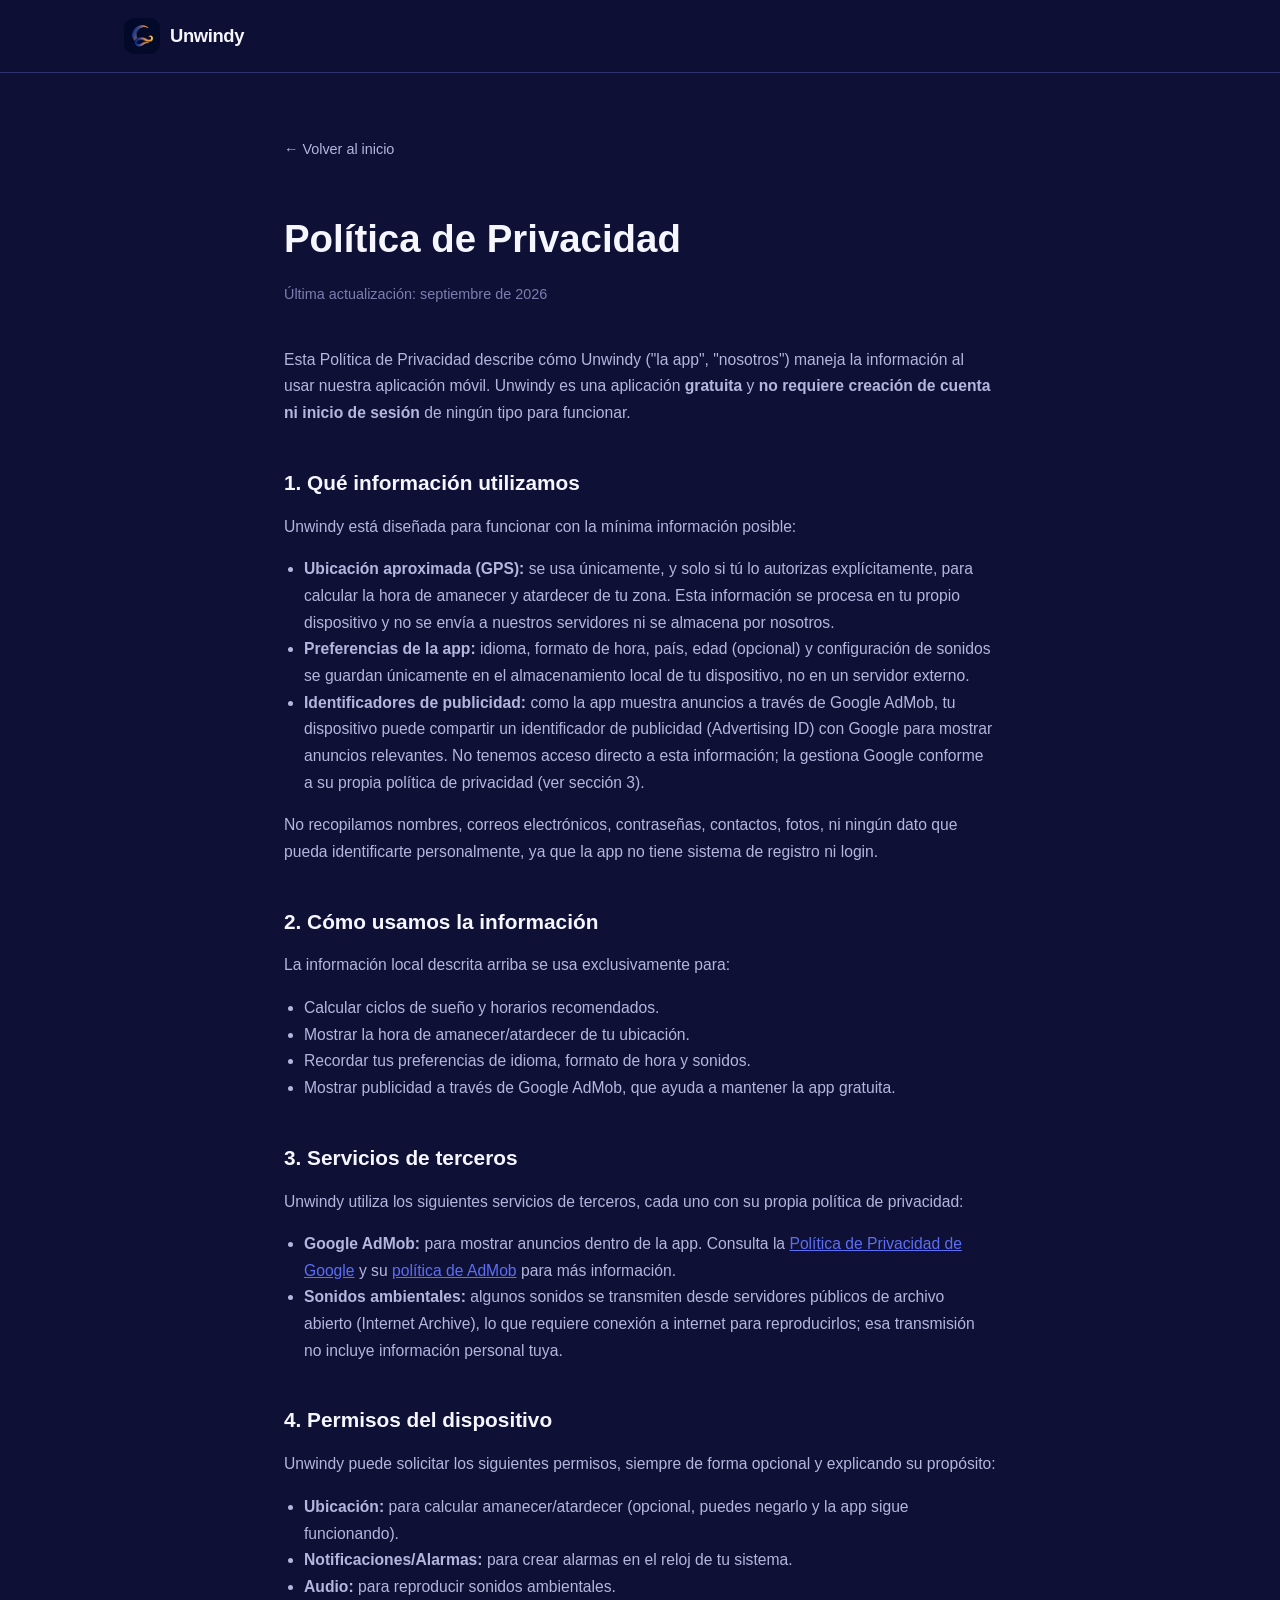
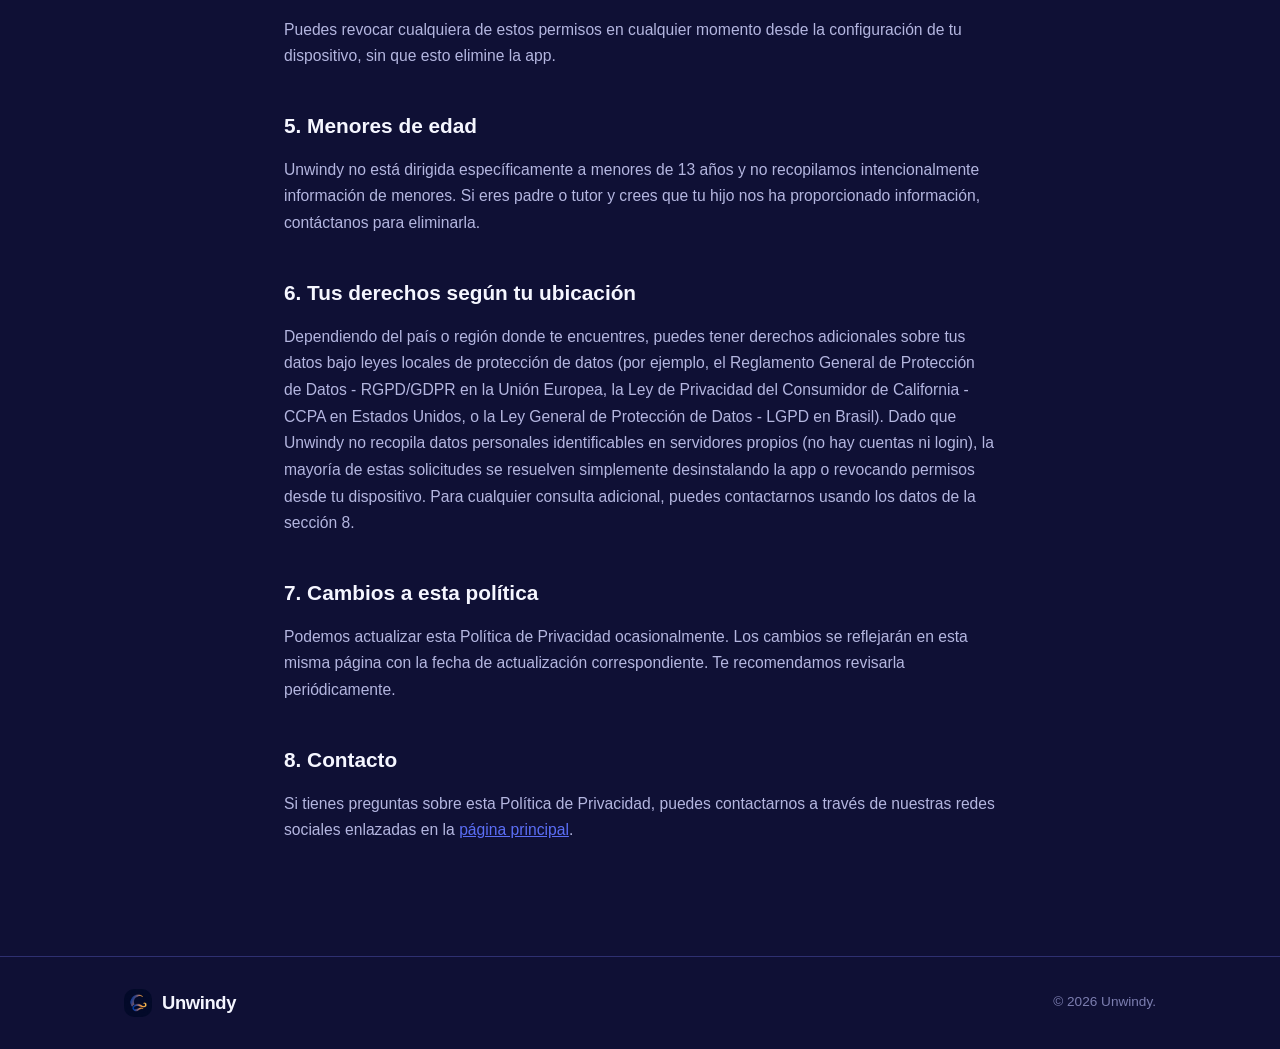
==== privacy.html @ 4597e33e "feat: idioma automatico, seccion "por que dormir importa", apoyo al dev, politica de privacidad y an" ====
<!DOCTYPE html>
<html lang="es">
<head>
  <meta charset="UTF-8" />
  <meta name="viewport" content="width=device-width, initial-scale=1.0" />
  <title>Política de Privacidad — Unwindy</title>
  <meta name="description" content="Política de privacidad de la app Unwindy." />
  <link rel="icon" type="image/png" href="assets/logo.png" />
  <link rel="stylesheet" href="styles.css" />
  <style>
    .legal {
      max-width: 760px;
      margin: 0 auto;
      padding: 64px 24px 96px;
    }
    .legal h1 {
      font-size: clamp(1.8rem, 4vw, 2.4rem);
      margin-bottom: 8px;
    }
    .legal .updated {
      color: var(--text-muted);
      font-size: 0.9rem;
      margin-bottom: 40px;
    }
    .legal h2 {
      font-size: 1.3rem;
      margin-top: 40px;
      margin-bottom: 12px;
      color: var(--text-primary);
    }
    .legal p, .legal li {
      color: var(--text-secondary);
      font-size: 0.98rem;
      line-height: 1.7;
    }
    .legal ul {
      padding-left: 20px;
    }
    .legal a.inline-link {
      color: var(--accent-blue);
      text-decoration: underline;
    }
    .back-link {
      display: inline-block;
      margin-bottom: 24px;
      color: var(--text-secondary);
      font-size: 0.9rem;
    }
    .back-link:hover {
      color: var(--text-primary);
    }
  </style>
</head>
<body>

  <header class="header">
    <div class="container header-inner">
      <a href="index.html" class="brand">
        <img src="assets/logo.png" alt="Unwindy" class="brand-logo" />
        <span class="brand-name">Unwindy</span>
      </a>
    </div>
  </header>

  <main>
    <div class="legal">
      <a href="index.html" class="back-link">← Volver al inicio</a>
      <h1>Política de Privacidad</h1>
      <p class="updated">Última actualización: septiembre de 2026</p>

      <p>
        Esta Política de Privacidad describe cómo Unwindy ("la app", "nosotros")
        maneja la información al usar nuestra aplicación móvil. Unwindy es una
        aplicación <strong>gratuita</strong> y <strong>no requiere creación de
        cuenta ni inicio de sesión</strong> de ningún tipo para funcionar.
      </p>

      <h2>1. Qué información utilizamos</h2>
      <p>Unwindy está diseñada para funcionar con la mínima información posible:</p>
      <ul>
        <li>
          <strong>Ubicación aproximada (GPS):</strong> se usa únicamente, y solo si
          tú lo autorizas explícitamente, para calcular la hora de amanecer y
          atardecer de tu zona. Esta información se procesa en tu propio
          dispositivo y no se envía a nuestros servidores ni se almacena por
          nosotros.
        </li>
        <li>
          <strong>Preferencias de la app:</strong> idioma, formato de hora,
          país, edad (opcional) y configuración de sonidos se guardan
          únicamente en el almacenamiento local de tu dispositivo, no en un
          servidor externo.
        </li>
        <li>
          <strong>Identificadores de publicidad:</strong> como la app muestra
          anuncios a través de Google AdMob, tu dispositivo puede compartir un
          identificador de publicidad (Advertising ID) con Google para mostrar
          anuncios relevantes. No tenemos acceso directo a esta información;
          la gestiona Google conforme a su propia política de privacidad
          (ver sección 3).
        </li>
      </ul>
      <p>
        No recopilamos nombres, correos electrónicos, contraseñas, contactos,
        fotos, ni ningún dato que pueda identificarte personalmente, ya que la
        app no tiene sistema de registro ni login.
      </p>

      <h2>2. Cómo usamos la información</h2>
      <p>La información local descrita arriba se usa exclusivamente para:</p>
      <ul>
        <li>Calcular ciclos de sueño y horarios recomendados.</li>
        <li>Mostrar la hora de amanecer/atardecer de tu ubicación.</li>
        <li>Recordar tus preferencias de idioma, formato de hora y sonidos.</li>
        <li>Mostrar publicidad a través de Google AdMob, que ayuda a mantener la app gratuita.</li>
      </ul>

      <h2>3. Servicios de terceros</h2>
      <p>
        Unwindy utiliza los siguientes servicios de terceros, cada uno con su
        propia política de privacidad:
      </p>
      <ul>
        <li>
          <strong>Google AdMob:</strong> para mostrar anuncios dentro de la
          app. Consulta la
          <a class="inline-link" href="https://policies.google.com/privacy" target="_blank" rel="noopener">Política de Privacidad de Google</a>
          y su
          <a class="inline-link" href="https://support.google.com/admob/answer/6128543" target="_blank" rel="noopener">política de AdMob</a>
          para más información.
        </li>
        <li>
          <strong>Sonidos ambientales:</strong> algunos sonidos se transmiten
          desde servidores públicos de archivo abierto (Internet Archive), lo
          que requiere conexión a internet para reproducirlos; esa transmisión
          no incluye información personal tuya.
        </li>
      </ul>

      <h2>4. Permisos del dispositivo</h2>
      <p>Unwindy puede solicitar los siguientes permisos, siempre de forma opcional y explicando su propósito:</p>
      <ul>
        <li><strong>Ubicación:</strong> para calcular amanecer/atardecer (opcional, puedes negarlo y la app sigue funcionando).</li>
        <li><strong>Notificaciones/Alarmas:</strong> para crear alarmas en el reloj de tu sistema.</li>
        <li><strong>Audio:</strong> para reproducir sonidos ambientales.</li>
      </ul>
      <p>Puedes revocar cualquiera de estos permisos en cualquier momento desde la configuración de tu dispositivo, sin que esto elimine la app.</p>

      <h2>5. Menores de edad</h2>
      <p>
        Unwindy no está dirigida específicamente a menores de 13 años y no
        recopilamos intencionalmente información de menores. Si eres padre o
        tutor y crees que tu hijo nos ha proporcionado información, contáctanos
        para eliminarla.
      </p>

      <h2>6. Tus derechos según tu ubicación</h2>
      <p>
        Dependiendo del país o región donde te encuentres, puedes tener derechos
        adicionales sobre tus datos bajo leyes locales de protección de datos
        (por ejemplo, el Reglamento General de Protección de Datos - RGPD/GDPR
        en la Unión Europea, la Ley de Privacidad del Consumidor de California -
        CCPA en Estados Unidos, o la Ley General de Protección de Datos - LGPD
        en Brasil). Dado que Unwindy no recopila datos personales
        identificables en servidores propios (no hay cuentas ni login), la
        mayoría de estas solicitudes se resuelven simplemente desinstalando la
        app o revocando permisos desde tu dispositivo. Para cualquier consulta
        adicional, puedes contactarnos usando los datos de la sección 8.
      </p>

      <h2>7. Cambios a esta política</h2>
      <p>
        Podemos actualizar esta Política de Privacidad ocasionalmente. Los
        cambios se reflejarán en esta misma página con la fecha de
        actualización correspondiente. Te recomendamos revisarla
        periódicamente.
      </p>

      <h2>8. Contacto</h2>
      <p>
        Si tienes preguntas sobre esta Política de Privacidad, puedes
        contactarnos a través de nuestras redes sociales enlazadas en la
        <a class="inline-link" href="index.html#support">página principal</a>.
      </p>
    </div>
  </main>

  <footer class="footer">
    <div class="container footer-inner">
      <div class="brand">
        <img src="assets/logo.png" alt="Unwindy" class="brand-logo brand-logo-small" />
        <span class="brand-name">Unwindy</span>
      </div>
      <p class="footer-copy">&copy; <span id="year"></span> Unwindy.</p>
    </div>
  </footer>

  <script>document.getElementById('year').textContent = new Date().getFullYear();</script>
</body>
</html>
---- styles.css ----
:root {
  --bg: #0F1035;
  --bg-alt: #161750;
  --surface: #1D1F5E;
  --border: #2E3070;
  --text-primary: #F5F6FF;
  --text-secondary: #B4B6E0;
  --text-muted: #7C7EB0;
  --accent-blue: #5B6EF5;
  --accent-orange: #F5A623;
  --radius: 16px;
}

* {
  box-sizing: border-box;
}

body {
  margin: 0;
  font-family: -apple-system, BlinkMacSystemFont, "Segoe UI", Roboto, Helvetica, Arial, sans-serif;
  background: var(--bg);
  color: var(--text-primary);
  line-height: 1.5;
}

.container {
  max-width: 1080px;
  margin: 0 auto;
  padding: 0 24px;
}

a {
  color: inherit;
  text-decoration: none;
}

/* Header */
.header {
  position: sticky;
  top: 0;
  z-index: 10;
  background: rgba(15, 16, 53, 0.85);
  backdrop-filter: blur(8px);
  border-bottom: 1px solid var(--border);
}

.header-inner {
  display: flex;
  align-items: center;
  justify-content: space-between;
  height: 72px;
}

.brand {
  display: flex;
  align-items: center;
  gap: 10px;
}

.brand-logo {
  width: 36px;
  height: 36px;
  border-radius: 10px;
}

.brand-logo-small {
  width: 28px;
  height: 28px;
}

.brand-name {
  font-weight: 700;
  font-size: 1.15rem;
  letter-spacing: -0.02em;
}

.nav {
  display: flex;
  gap: 28px;
}

.nav a {
  color: var(--text-secondary);
  font-size: 0.95rem;
  font-weight: 500;
  transition: color 0.2s ease;
}

.nav a:hover {
  color: var(--text-primary);
}

/* Hero */
.hero {
  padding: 88px 0 64px;
  overflow: hidden;
}

.hero-inner {
  display: grid;
  grid-template-columns: 1.1fr 0.9fr;
  align-items: center;
  gap: 48px;
}

.hero-text h1 {
  font-size: clamp(2.2rem, 5vw, 3.4rem);
  font-weight: 800;
  line-height: 1.1;
  letter-spacing: -0.03em;
  margin: 0 0 20px;
  background: linear-gradient(135deg, var(--text-primary) 40%, var(--accent-orange));
  -webkit-background-clip: text;
  background-clip: text;
  -webkit-text-fill-color: transparent;
}

.hero-subtitle {
  color: var(--text-secondary);
  font-size: 1.1rem;
  max-width: 480px;
  margin: 0 0 32px;
}

.hero-actions {
  display: flex;
  gap: 16px;
  flex-wrap: wrap;
}

.btn {
  display: inline-flex;
  align-items: center;
  justify-content: center;
  padding: 14px 28px;
  border-radius: 999px;
  font-weight: 600;
  font-size: 0.98rem;
  transition: transform 0.15s ease, opacity 0.15s ease;
}

.btn:hover {
  transform: translateY(-2px);
}

.btn-primary {
  background: linear-gradient(135deg, var(--accent-blue), var(--accent-orange));
  color: #fff;
}

.btn-secondary {
  background: var(--surface);
  border: 1px solid var(--border);
  color: var(--text-primary);
}

.hero-art {
  position: relative;
  display: flex;
  align-items: center;
  justify-content: center;
  min-height: 320px;
}

.moon-glow {
  position: absolute;
  width: 280px;
  height: 280px;
  border-radius: 50%;
  background: radial-gradient(circle, rgba(91, 110, 245, 0.35), transparent 70%);
  filter: blur(10px);
}

.hero-logo {
  position: relative;
  width: 220px;
  height: 220px;
  border-radius: 32px;
  box-shadow: 0 30px 60px rgba(0, 0, 0, 0.45);
}

/* Ad slot */
.ad-slot {
  margin: 24px auto 0;
}

.ad-slot-inner {
  min-height: 90px;
  border: 1px dashed var(--border);
  border-radius: 12px;
  display: flex;
  align-items: center;
  justify-content: center;
  background: var(--bg-alt);
}

.ad-placeholder {
  color: var(--text-muted);
  font-size: 0.85rem;
  letter-spacing: 0.02em;
}

/* Features */
.features {
  padding: 88px 0;
}

.section-title {
  text-align: center;
  font-size: clamp(1.6rem, 3vw, 2.2rem);
  font-weight: 800;
  letter-spacing: -0.02em;
  margin: 0 0 48px;
}

.features-grid {
  display: grid;
  grid-template-columns: repeat(auto-fit, minmax(240px, 1fr));
  gap: 20px;
}

.feature-card {
  background: var(--surface);
  border: 1px solid var(--border);
  border-radius: var(--radius);
  padding: 28px 24px;
  transition: transform 0.2s ease, border-color 0.2s ease;
}

.feature-card:hover {
  transform: translateY(-4px);
  border-color: var(--accent-blue);
}

.feature-icon {
  font-size: 2rem;
  margin-bottom: 14px;
}

.feature-card h3 {
  font-size: 1.1rem;
  margin: 0 0 8px;
}

.feature-card p {
  color: var(--text-secondary);
  font-size: 0.95rem;
  margin: 0;
}

/* Download */
.download {
  padding: 64px 0 96px;
}

.download-inner {
  text-align: center;
}

.download-note {
  color: var(--text-secondary);
  max-width: 480px;
  margin: 0 auto 32px;
}

.download-card {
  display: inline-flex;
  flex-direction: column;
  align-items: center;
  gap: 12px;
  background: var(--surface);
  border: 1px solid var(--border);
  border-radius: var(--radius);
  padding: 32px 40px;
}

.download-badge {
  display: inline-block;
  padding: 6px 16px;
  border-radius: 999px;
  background: linear-gradient(135deg, var(--accent-blue), var(--accent-orange));
  color: #fff;
  font-size: 0.8rem;
  font-weight: 700;
  text-transform: uppercase;
  letter-spacing: 0.05em;
}

.download-card p {
  color: var(--text-secondary);
  margin: 0;
  max-width: 320px;
}

/* Why sleep matters */
.why-sleep {
  padding: 88px 0;
  background: var(--bg-alt);
}

.why-intro {
  text-align: center;
  color: var(--text-secondary);
  max-width: 560px;
  margin: 0 auto 48px;
  font-size: 1.05rem;
}

.why-grid {
  display: grid;
  grid-template-columns: repeat(auto-fit, minmax(220px, 1fr));
  gap: 20px;
}

.why-card {
  background: rgba(255, 255, 255, 0.03);
  border: 1px solid var(--border);
  border-radius: var(--radius);
  padding: 28px 24px;
  backdrop-filter: blur(6px);
  position: relative;
  overflow: hidden;
}

.why-number {
  display: block;
  font-size: 0.85rem;
  font-weight: 800;
  color: var(--accent-orange);
  letter-spacing: 0.08em;
  margin-bottom: 12px;
}

.why-card h3 {
  font-size: 1.05rem;
  margin: 0 0 8px;
}

.why-card p {
  color: var(--text-secondary);
  font-size: 0.92rem;
  margin: 0;
}

/* Support */
.support {
  padding: 80px 0 96px;
}

.support-inner {
  text-align: center;
  max-width: 520px;
  margin: 0 auto;
}

.support-text {
  color: var(--text-secondary);
  margin: 0 0 32px;
}

.support-actions {
  display: flex;
  justify-content: center;
  gap: 16px;
  flex-wrap: wrap;
}

.support-btn {
  display: inline-flex;
  align-items: center;
  gap: 8px;
  padding: 12px 24px;
  border-radius: 999px;
  background: var(--surface);
  border: 1px solid var(--border);
  color: var(--text-primary);
  font-size: 0.95rem;
  font-weight: 600;
  font-family: inherit;
  cursor: pointer;
  transition: transform 0.15s ease, border-color 0.15s ease;
}

.support-btn:hover {
  transform: translateY(-2px);
  border-color: var(--accent-blue);
}

/* Footer */
.footer {
  border-top: 1px solid var(--border);
  padding: 32px 0;
}

.footer-inner {
  display: flex;
  align-items: center;
  justify-content: space-between;
  flex-wrap: wrap;
  gap: 16px;
}

.footer-link {
  color: var(--text-muted);
  font-size: 0.85rem;
  transition: color 0.15s ease;
}

.footer-link:hover {
  color: var(--text-primary);
}

.footer-copy {
  color: var(--text-muted);
  font-size: 0.85rem;
  margin: 0;
}

/* Responsive */
@media (max-width: 780px) {
  .hero-inner {
    grid-template-columns: 1fr;
    text-align: center;
  }

  .hero-subtitle {
    margin-left: auto;
    margin-right: auto;
  }

  .hero-actions {
    justify-content: center;
  }

  .nav {
    display: none;
  }
}

/* Scroll-reveal (ligero, sin librerías — Intersection Observer en script.js) */
.reveal {
  opacity: 0;
  transform: translateY(24px);
  transition: opacity 0.6s ease, transform 0.6s ease;
  will-change: opacity, transform;
}

.reveal.is-visible {
  opacity: 1;
  transform: translateY(0);
}

/* Stagger sutil para las tarjetas de features/why dentro de un mismo grid */
.features-grid .feature-card:nth-child(2) { transition-delay: 0.05s; }
.features-grid .feature-card:nth-child(3) { transition-delay: 0.1s; }
.features-grid .feature-card:nth-child(4) { transition-delay: 0.15s; }
.features-grid .feature-card:nth-child(5) { transition-delay: 0.2s; }
.features-grid .feature-card:nth-child(6) { transition-delay: 0.25s; }

.why-grid .why-card:nth-child(2) { transition-delay: 0.05s; }
.why-grid .why-card:nth-child(3) { transition-delay: 0.1s; }
.why-grid .why-card:nth-child(4) { transition-delay: 0.15s; }

/* Flotación suave del logo del hero */
.float {
  animation: float 5s ease-in-out infinite;
}

@keyframes float {
  0%, 100% { transform: translateY(0); }
  50% { transform: translateY(-14px); }
}

@media (prefers-reduced-motion: reduce) {
  .reveal {
    transition: none;
  }
  .float {
    animation: none;
  }
}
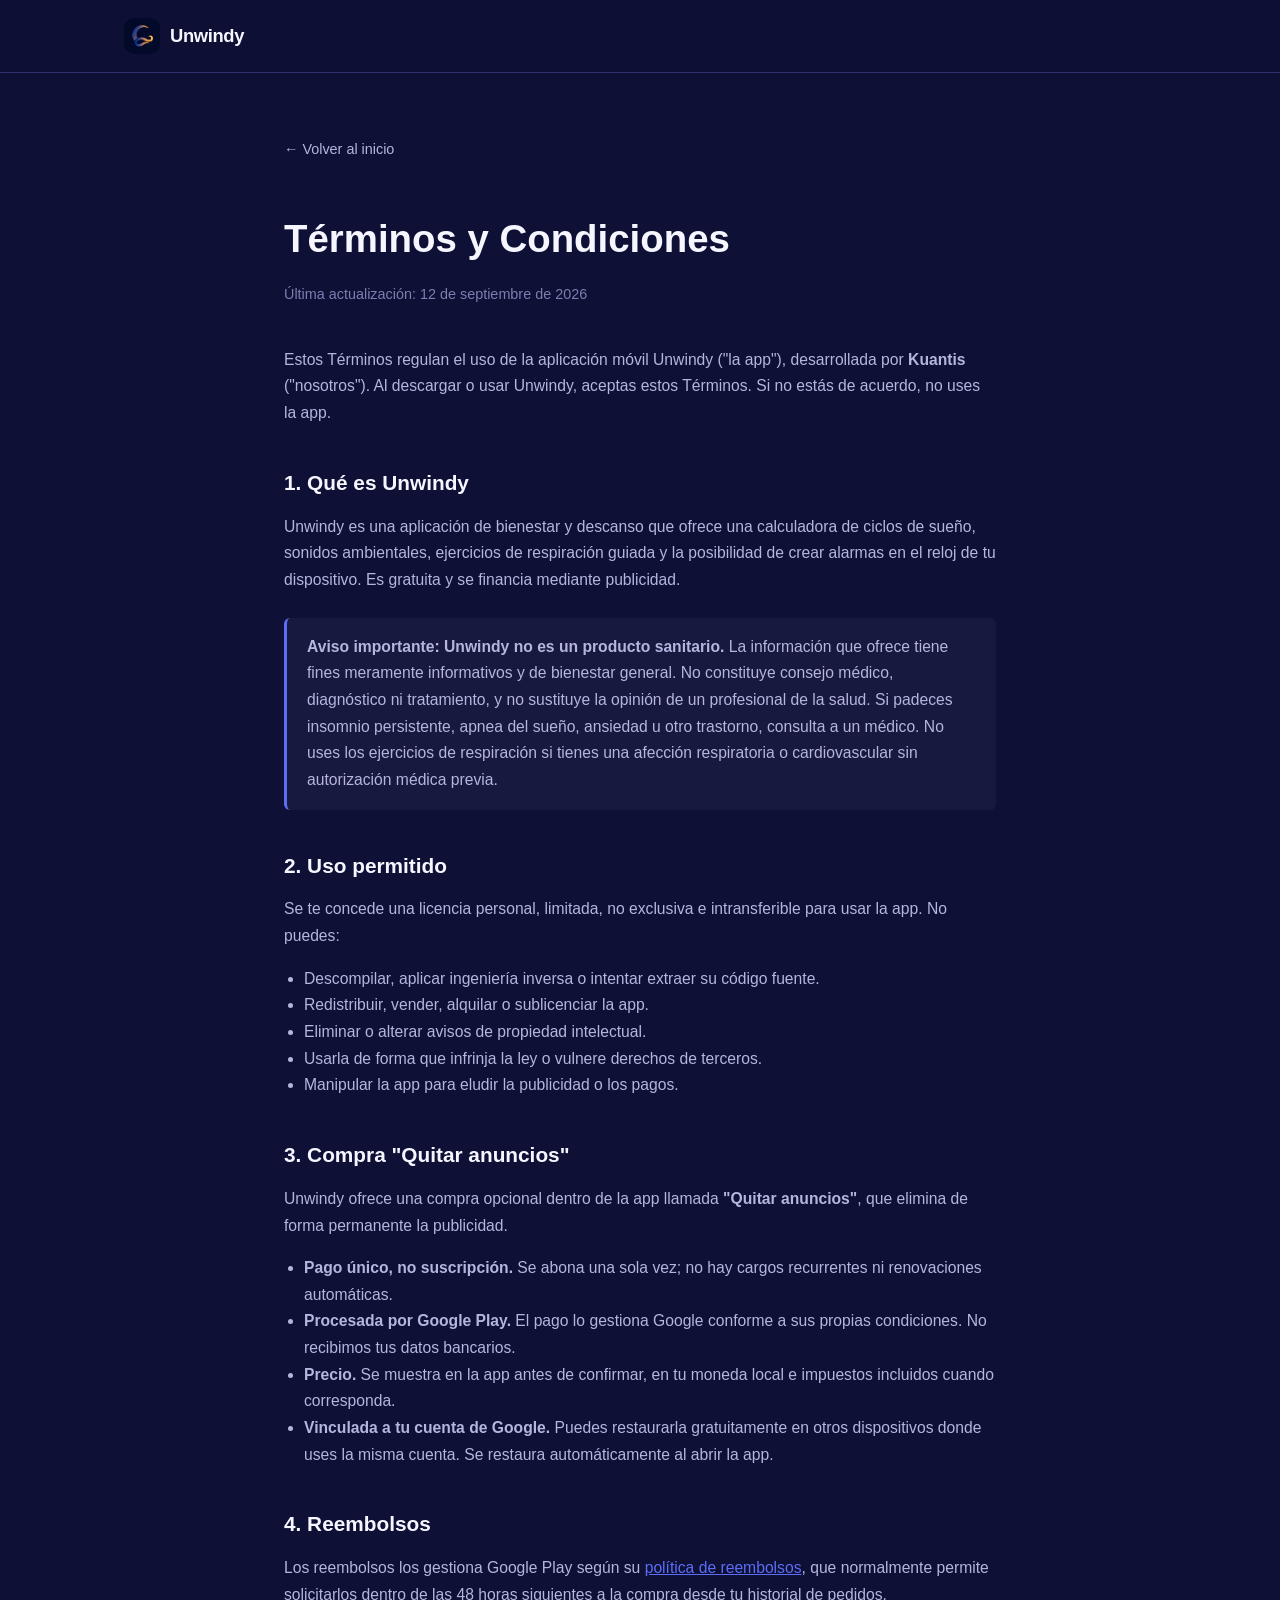
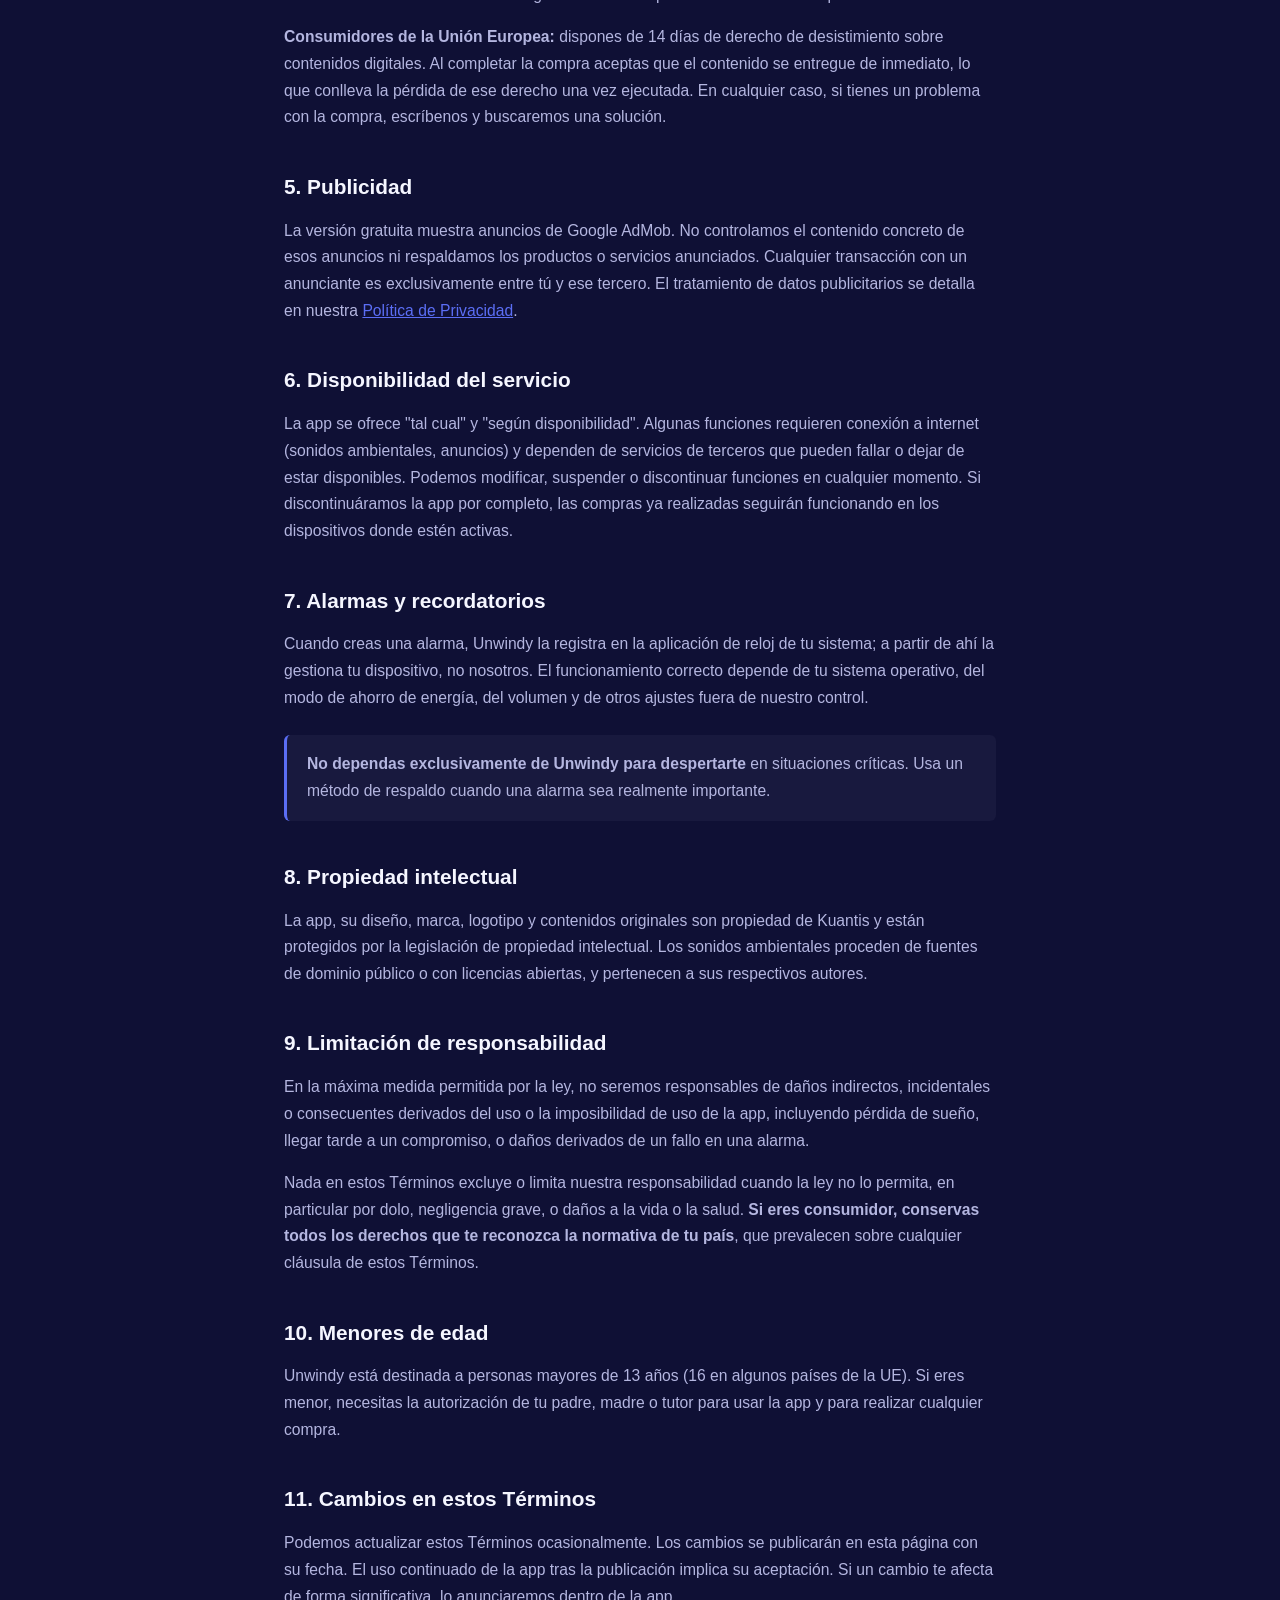
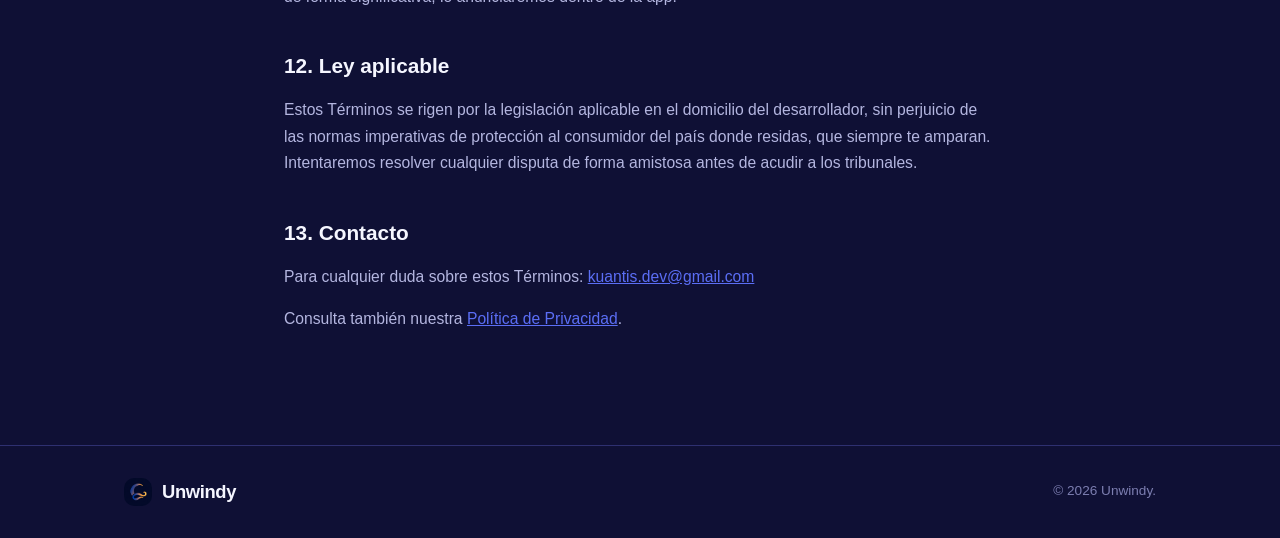
==== commit 6b114d97: "Update privacy.html" ====
--- a/privacy.html
+++ b/privacy.html
@@ -3,8 +3,8 @@
 <head>
   <meta charset="UTF-8" />
   <meta name="viewport" content="width=device-width, initial-scale=1.0" />
-  <title>Política de Privacidad — Unwindy</title>
-  <meta name="description" content="Política de privacidad de la app Unwindy." />
+  <title>Términos y Condiciones — Unwindy</title>
+  <meta name="description" content="Términos y condiciones de uso de la app Unwindy." />
   <link rel="icon" type="image/png" href="assets/logo.png" />
   <link rel="stylesheet" href="styles.css" />
   <style>
@@ -48,6 +48,16 @@
     }
     .back-link:hover {
       color: var(--text-primary);
+    }
+    .legal .callout {
+      border-left: 3px solid var(--accent-blue);
+      background: rgba(128, 128, 160, 0.08);
+      padding: 16px 20px;
+      border-radius: 6px;
+      margin: 24px 0;
+    }
+    .legal .callout p {
+      margin: 0;
     }
   </style>
 </head>
@@ -65,122 +75,179 @@
   <main>
     <div class="legal">
       <a href="index.html" class="back-link">← Volver al inicio</a>
-      <h1>Política de Privacidad</h1>
-      <p class="updated">Última actualización: septiembre de 2026</p>
-
-      <p>
-        Esta Política de Privacidad describe cómo Unwindy ("la app", "nosotros")
-        maneja la información al usar nuestra aplicación móvil. Unwindy es una
-        aplicación <strong>gratuita</strong> y <strong>no requiere creación de
-        cuenta ni inicio de sesión</strong> de ningún tipo para funcionar.
-      </p>
-
-      <h2>1. Qué información utilizamos</h2>
-      <p>Unwindy está diseñada para funcionar con la mínima información posible:</p>
+      <h1>Términos y Condiciones</h1>
+      <p class="updated">Última actualización: 12 de septiembre de 2026</p>
+
+      <p>
+        Estos Términos regulan el uso de la aplicación móvil Unwindy ("la app"),
+        desarrollada por <strong>Kuantis</strong> ("nosotros"). Al descargar o
+        usar Unwindy, aceptas estos Términos. Si no estás de acuerdo, no uses la
+        app.
+      </p>
+
+      <h2>1. Qué es Unwindy</h2>
+      <p>
+        Unwindy es una aplicación de bienestar y descanso que ofrece una
+        calculadora de ciclos de sueño, sonidos ambientales, ejercicios de
+        respiración guiada y la posibilidad de crear alarmas en el reloj de tu
+        dispositivo. Es gratuita y se financia mediante publicidad.
+      </p>
+
+      <div class="callout">
+        <p>
+          <strong>Aviso importante: Unwindy no es un producto sanitario.</strong>
+          La información que ofrece tiene fines meramente informativos y de
+          bienestar general. No constituye consejo médico, diagnóstico ni
+          tratamiento, y no sustituye la opinión de un profesional de la salud.
+          Si padeces insomnio persistente, apnea del sueño, ansiedad u otro
+          trastorno, consulta a un médico. No uses los ejercicios de respiración
+          si tienes una afección respiratoria o cardiovascular sin autorización
+          médica previa.
+        </p>
+      </div>
+
+      <h2>2. Uso permitido</h2>
+      <p>Se te concede una licencia personal, limitada, no exclusiva e intransferible para usar la app. No puedes:</p>
       <ul>
-        <li>
-          <strong>Ubicación aproximada (GPS):</strong> se usa únicamente, y solo si
-          tú lo autorizas explícitamente, para calcular la hora de amanecer y
-          atardecer de tu zona. Esta información se procesa en tu propio
-          dispositivo y no se envía a nuestros servidores ni se almacena por
-          nosotros.
-        </li>
-        <li>
-          <strong>Preferencias de la app:</strong> idioma, formato de hora,
-          país, edad (opcional) y configuración de sonidos se guardan
-          únicamente en el almacenamiento local de tu dispositivo, no en un
-          servidor externo.
-        </li>
-        <li>
-          <strong>Identificadores de publicidad:</strong> como la app muestra
-          anuncios a través de Google AdMob, tu dispositivo puede compartir un
-          identificador de publicidad (Advertising ID) con Google para mostrar
-          anuncios relevantes. No tenemos acceso directo a esta información;
-          la gestiona Google conforme a su propia política de privacidad
-          (ver sección 3).
-        </li>
+        <li>Descompilar, aplicar ingeniería inversa o intentar extraer su código fuente.</li>
+        <li>Redistribuir, vender, alquilar o sublicenciar la app.</li>
+        <li>Eliminar o alterar avisos de propiedad intelectual.</li>
+        <li>Usarla de forma que infrinja la ley o vulnere derechos de terceros.</li>
+        <li>Manipular la app para eludir la publicidad o los pagos.</li>
       </ul>
-      <p>
-        No recopilamos nombres, correos electrónicos, contraseñas, contactos,
-        fotos, ni ningún dato que pueda identificarte personalmente, ya que la
-        app no tiene sistema de registro ni login.
-      </p>
-
-      <h2>2. Cómo usamos la información</h2>
-      <p>La información local descrita arriba se usa exclusivamente para:</p>
+
+      <h2>3. Compra "Quitar anuncios"</h2>
+      <p>
+        Unwindy ofrece una compra opcional dentro de la app llamada
+        <strong>"Quitar anuncios"</strong>, que elimina de forma permanente la
+        publicidad.
+      </p>
       <ul>
-        <li>Calcular ciclos de sueño y horarios recomendados.</li>
-        <li>Mostrar la hora de amanecer/atardecer de tu ubicación.</li>
-        <li>Recordar tus preferencias de idioma, formato de hora y sonidos.</li>
-        <li>Mostrar publicidad a través de Google AdMob, que ayuda a mantener la app gratuita.</li>
+        <li>
+          <strong>Pago único, no suscripción.</strong> Se abona una sola vez; no
+          hay cargos recurrentes ni renovaciones automáticas.
+        </li>
+        <li>
+          <strong>Procesada por Google Play.</strong> El pago lo gestiona Google
+          conforme a sus propias condiciones. No recibimos tus datos bancarios.
+        </li>
+        <li>
+          <strong>Precio.</strong> Se muestra en la app antes de confirmar, en tu
+          moneda local e impuestos incluidos cuando corresponda.
+        </li>
+        <li>
+          <strong>Vinculada a tu cuenta de Google.</strong> Puedes restaurarla
+          gratuitamente en otros dispositivos donde uses la misma cuenta. Se
+          restaura automáticamente al abrir la app.
+        </li>
       </ul>
 
-      <h2>3. Servicios de terceros</h2>
-      <p>
-        Unwindy utiliza los siguientes servicios de terceros, cada uno con su
-        propia política de privacidad:
-      </p>
-      <ul>
-        <li>
-          <strong>Google AdMob:</strong> para mostrar anuncios dentro de la
-          app. Consulta la
-          <a class="inline-link" href="https://policies.google.com/privacy" target="_blank" rel="noopener">Política de Privacidad de Google</a>
-          y su
-          <a class="inline-link" href="https://support.google.com/admob/answer/6128543" target="_blank" rel="noopener">política de AdMob</a>
-          para más información.
-        </li>
-        <li>
-          <strong>Sonidos ambientales:</strong> algunos sonidos se transmiten
-          desde servidores públicos de archivo abierto (Internet Archive), lo
-          que requiere conexión a internet para reproducirlos; esa transmisión
-          no incluye información personal tuya.
-        </li>
-      </ul>
-
-      <h2>4. Permisos del dispositivo</h2>
-      <p>Unwindy puede solicitar los siguientes permisos, siempre de forma opcional y explicando su propósito:</p>
-      <ul>
-        <li><strong>Ubicación:</strong> para calcular amanecer/atardecer (opcional, puedes negarlo y la app sigue funcionando).</li>
-        <li><strong>Notificaciones/Alarmas:</strong> para crear alarmas en el reloj de tu sistema.</li>
-        <li><strong>Audio:</strong> para reproducir sonidos ambientales.</li>
-      </ul>
-      <p>Puedes revocar cualquiera de estos permisos en cualquier momento desde la configuración de tu dispositivo, sin que esto elimine la app.</p>
-
-      <h2>5. Menores de edad</h2>
-      <p>
-        Unwindy no está dirigida específicamente a menores de 13 años y no
-        recopilamos intencionalmente información de menores. Si eres padre o
-        tutor y crees que tu hijo nos ha proporcionado información, contáctanos
-        para eliminarla.
-      </p>
-
-      <h2>6. Tus derechos según tu ubicación</h2>
-      <p>
-        Dependiendo del país o región donde te encuentres, puedes tener derechos
-        adicionales sobre tus datos bajo leyes locales de protección de datos
-        (por ejemplo, el Reglamento General de Protección de Datos - RGPD/GDPR
-        en la Unión Europea, la Ley de Privacidad del Consumidor de California -
-        CCPA en Estados Unidos, o la Ley General de Protección de Datos - LGPD
-        en Brasil). Dado que Unwindy no recopila datos personales
-        identificables en servidores propios (no hay cuentas ni login), la
-        mayoría de estas solicitudes se resuelven simplemente desinstalando la
-        app o revocando permisos desde tu dispositivo. Para cualquier consulta
-        adicional, puedes contactarnos usando los datos de la sección 8.
-      </p>
-
-      <h2>7. Cambios a esta política</h2>
-      <p>
-        Podemos actualizar esta Política de Privacidad ocasionalmente. Los
-        cambios se reflejarán en esta misma página con la fecha de
-        actualización correspondiente. Te recomendamos revisarla
-        periódicamente.
-      </p>
-
-      <h2>8. Contacto</h2>
-      <p>
-        Si tienes preguntas sobre esta Política de Privacidad, puedes
-        contactarnos a través de nuestras redes sociales enlazadas en la
-        <a class="inline-link" href="index.html#support">página principal</a>.
+      <h2>4. Reembolsos</h2>
+      <p>
+        Los reembolsos los gestiona Google Play según su
+        <a class="inline-link" href="https://support.google.com/googleplay/answer/2479637" target="_blank" rel="noopener">política de reembolsos</a>,
+        que normalmente permite solicitarlos dentro de las 48 horas siguientes a
+        la compra desde tu historial de pedidos.
+      </p>
+      <p>
+        <strong>Consumidores de la Unión Europea:</strong> dispones de 14 días de
+        derecho de desistimiento sobre contenidos digitales. Al completar la
+        compra aceptas que el contenido se entregue de inmediato, lo que conlleva
+        la pérdida de ese derecho una vez ejecutada. En cualquier caso, si tienes
+        un problema con la compra, escríbenos y buscaremos una solución.
+      </p>
+
+      <h2>5. Publicidad</h2>
+      <p>
+        La versión gratuita muestra anuncios de Google AdMob. No controlamos el
+        contenido concreto de esos anuncios ni respaldamos los productos o
+        servicios anunciados. Cualquier transacción con un anunciante es
+        exclusivamente entre tú y ese tercero. El tratamiento de datos
+        publicitarios se detalla en nuestra
+        <a class="inline-link" href="privacy.html">Política de Privacidad</a>.
+      </p>
+
+      <h2>6. Disponibilidad del servicio</h2>
+      <p>
+        La app se ofrece "tal cual" y "según disponibilidad". Algunas funciones
+        requieren conexión a internet (sonidos ambientales, anuncios) y dependen
+        de servicios de terceros que pueden fallar o dejar de estar disponibles.
+        Podemos modificar, suspender o discontinuar funciones en cualquier
+        momento. Si discontinuáramos la app por completo, las compras ya
+        realizadas seguirán funcionando en los dispositivos donde estén activas.
+      </p>
+
+      <h2>7. Alarmas y recordatorios</h2>
+      <p>
+        Cuando creas una alarma, Unwindy la registra en la aplicación de reloj de
+        tu sistema; a partir de ahí la gestiona tu dispositivo, no nosotros. El
+        funcionamiento correcto depende de tu sistema operativo, del modo de
+        ahorro de energía, del volumen y de otros ajustes fuera de nuestro
+        control.
+      </p>
+      <div class="callout">
+        <p>
+          <strong>No dependas exclusivamente de Unwindy para despertarte</strong>
+          en situaciones críticas. Usa un método de respaldo cuando una alarma sea
+          realmente importante.
+        </p>
+      </div>
+
+      <h2>8. Propiedad intelectual</h2>
+      <p>
+        La app, su diseño, marca, logotipo y contenidos originales son propiedad
+        de Kuantis y están protegidos por la legislación de propiedad intelectual.
+        Los sonidos ambientales proceden de fuentes de dominio público o con
+        licencias abiertas, y pertenecen a sus respectivos autores.
+      </p>
+
+      <h2>9. Limitación de responsabilidad</h2>
+      <p>
+        En la máxima medida permitida por la ley, no seremos responsables de
+        daños indirectos, incidentales o consecuentes derivados del uso o la
+        imposibilidad de uso de la app, incluyendo pérdida de sueño, llegar tarde
+        a un compromiso, o daños derivados de un fallo en una alarma.
+      </p>
+      <p>
+        Nada en estos Términos excluye o limita nuestra responsabilidad cuando la
+        ley no lo permita, en particular por dolo, negligencia grave, o daños a la
+        vida o la salud. <strong>Si eres consumidor, conservas todos los derechos
+        que te reconozca la normativa de tu país</strong>, que prevalecen sobre
+        cualquier cláusula de estos Términos.
+      </p>
+
+      <h2>10. Menores de edad</h2>
+      <p>
+        Unwindy está destinada a personas mayores de 13 años (16 en algunos países
+        de la UE). Si eres menor, necesitas la autorización de tu padre, madre o
+        tutor para usar la app y para realizar cualquier compra.
+      </p>
+
+      <h2>11. Cambios en estos Términos</h2>
+      <p>
+        Podemos actualizar estos Términos ocasionalmente. Los cambios se
+        publicarán en esta página con su fecha. El uso continuado de la app tras
+        la publicación implica su aceptación. Si un cambio te afecta de forma
+        significativa, lo anunciaremos dentro de la app.
+      </p>
+
+      <h2>12. Ley aplicable</h2>
+      <p>
+        Estos Términos se rigen por la legislación aplicable en el domicilio del
+        desarrollador, sin perjuicio de las normas imperativas de protección al
+        consumidor del país donde residas, que siempre te amparan. Intentaremos
+        resolver cualquier disputa de forma amistosa antes de acudir a los
+        tribunales.
+      </p>
+
+      <h2>13. Contacto</h2>
+      <p>
+        Para cualquier duda sobre estos Términos:
+        <a class="inline-link" href="mailto:kuantis.dev@gmail.com">kuantis.dev@gmail.com</a>
+      </p>
+      <p>
+        Consulta también nuestra
+        <a class="inline-link" href="privacy.html">Política de Privacidad</a>.
       </p>
     </div>
   </main>
--- a/styles.css
+++ b/styles.css
@@ -179,27 +179,6 @@
   box-shadow: 0 30px 60px rgba(0, 0, 0, 0.45);
 }
 
-/* Ad slot */
-.ad-slot {
-  margin: 24px auto 0;
-}
-
-.ad-slot-inner {
-  min-height: 90px;
-  border: 1px dashed var(--border);
-  border-radius: 12px;
-  display: flex;
-  align-items: center;
-  justify-content: center;
-  background: var(--bg-alt);
-}
-
-.ad-placeholder {
-  color: var(--text-muted);
-  font-size: 0.85rem;
-  letter-spacing: 0.02em;
-}
-
 /* Features */
 .features {
   padding: 88px 0;
@@ -386,6 +365,23 @@
   border-color: var(--accent-blue);
 }
 
+.bmc-link {
+  display: inline-block;
+  margin-top: 24px;
+  transition: transform 0.15s ease, opacity 0.15s ease;
+}
+
+.bmc-link:hover {
+  transform: translateY(-2px);
+  opacity: 0.9;
+}
+
+.bmc-logo {
+  height: 44px;
+  width: auto;
+  border-radius: 8px;
+}
+
 /* Footer */
 .footer {
   border-top: 1px solid var(--border);
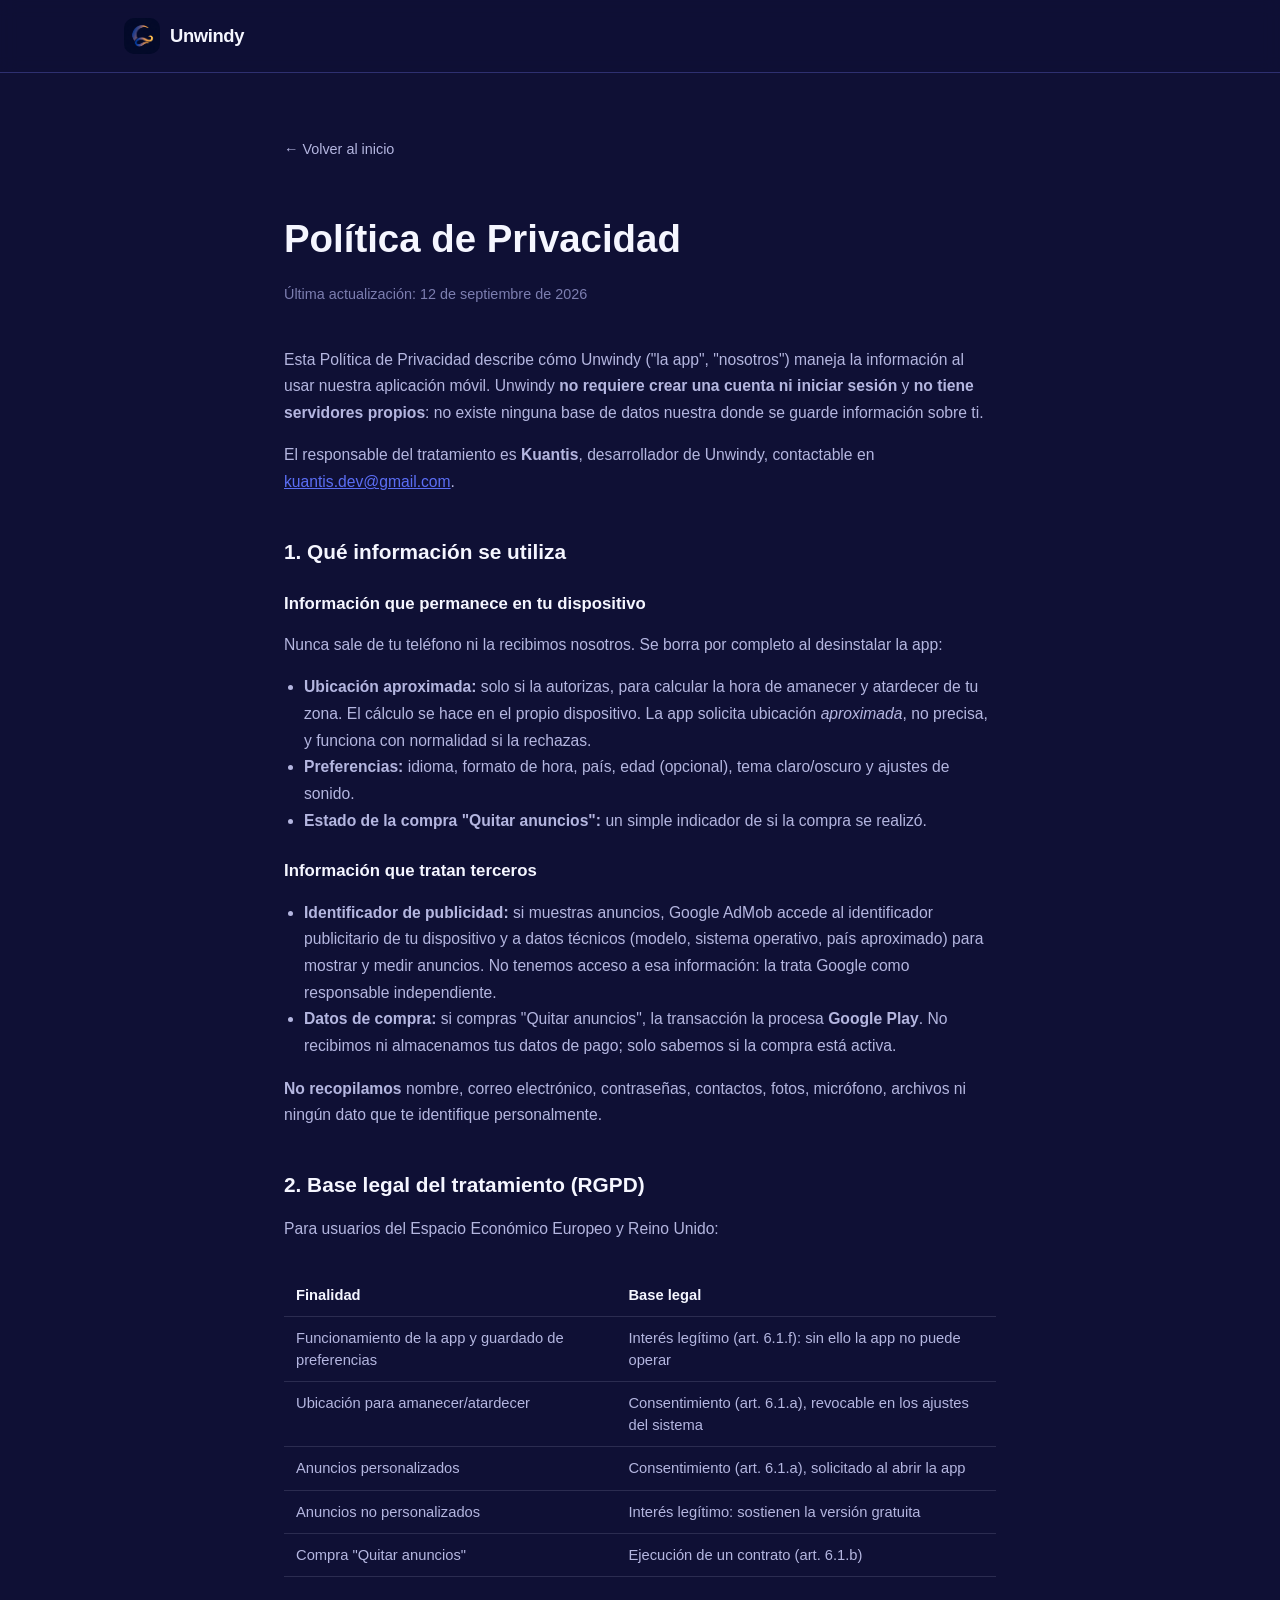
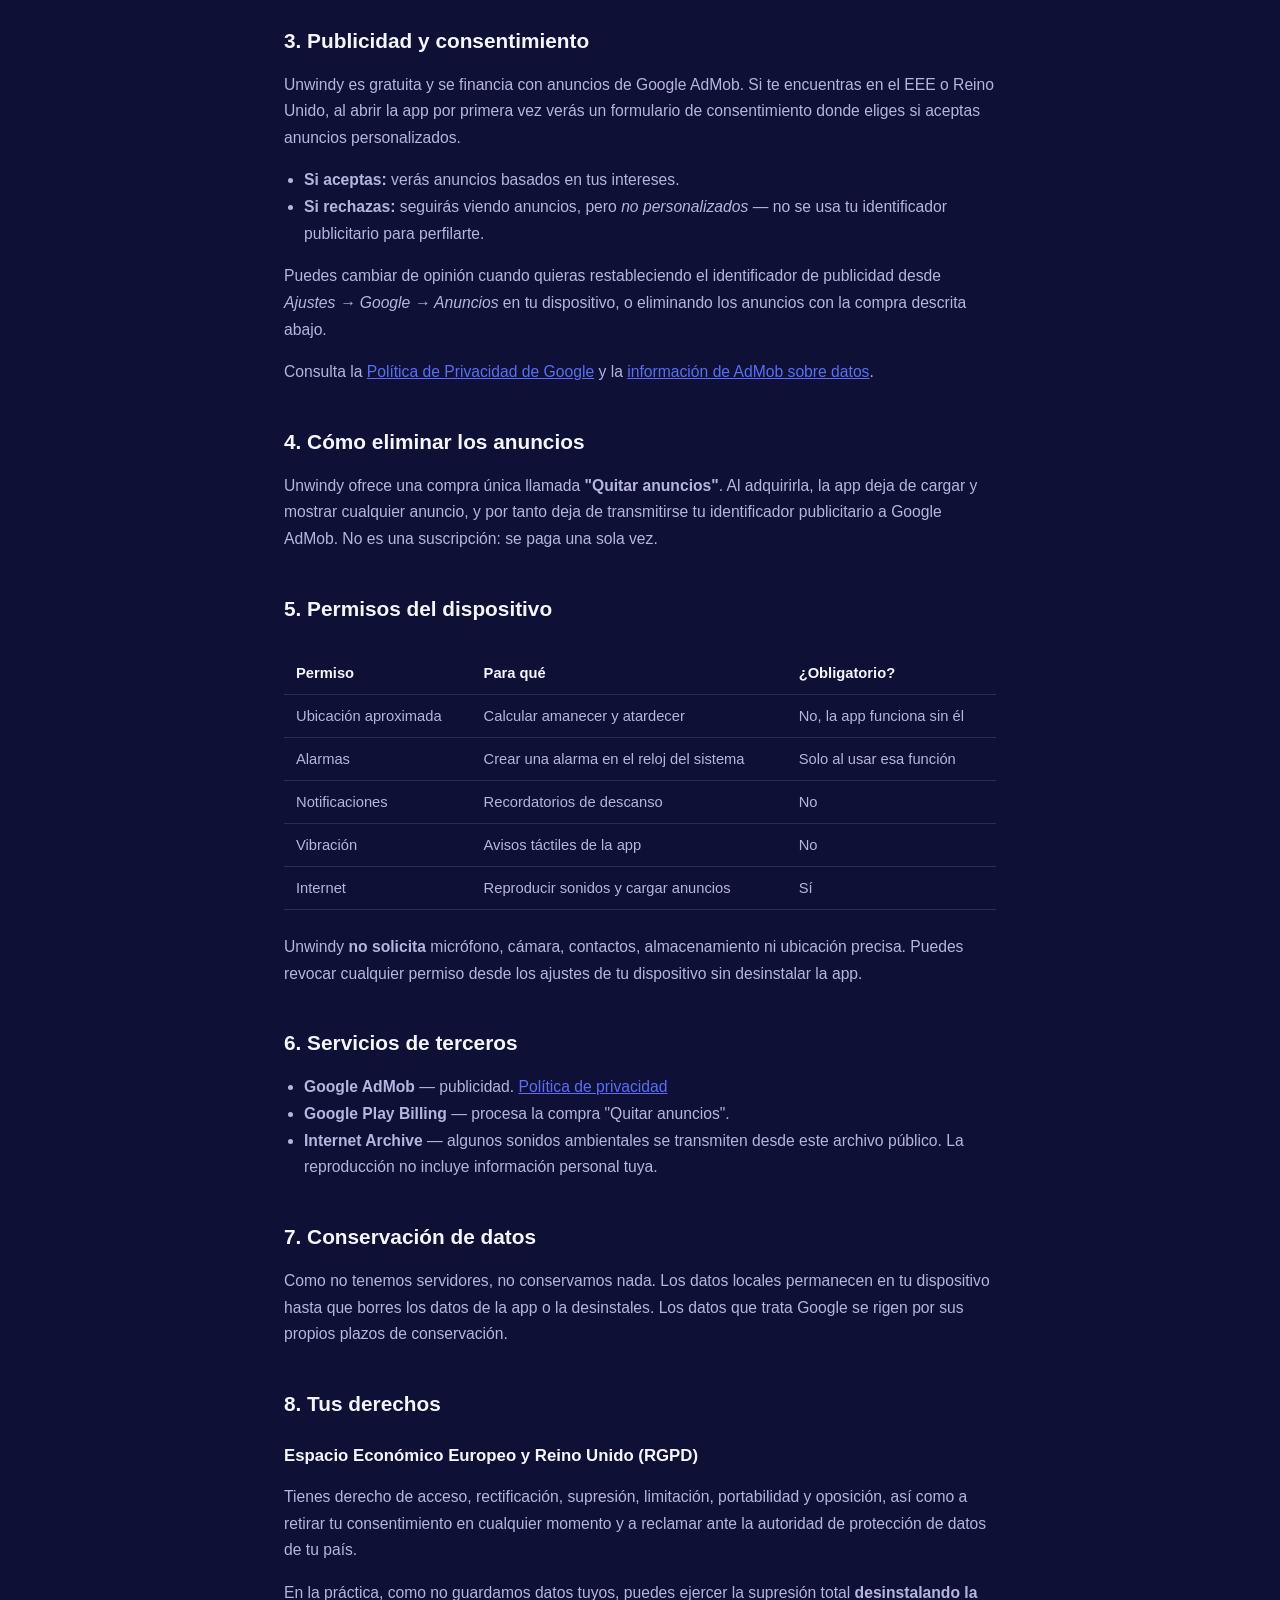
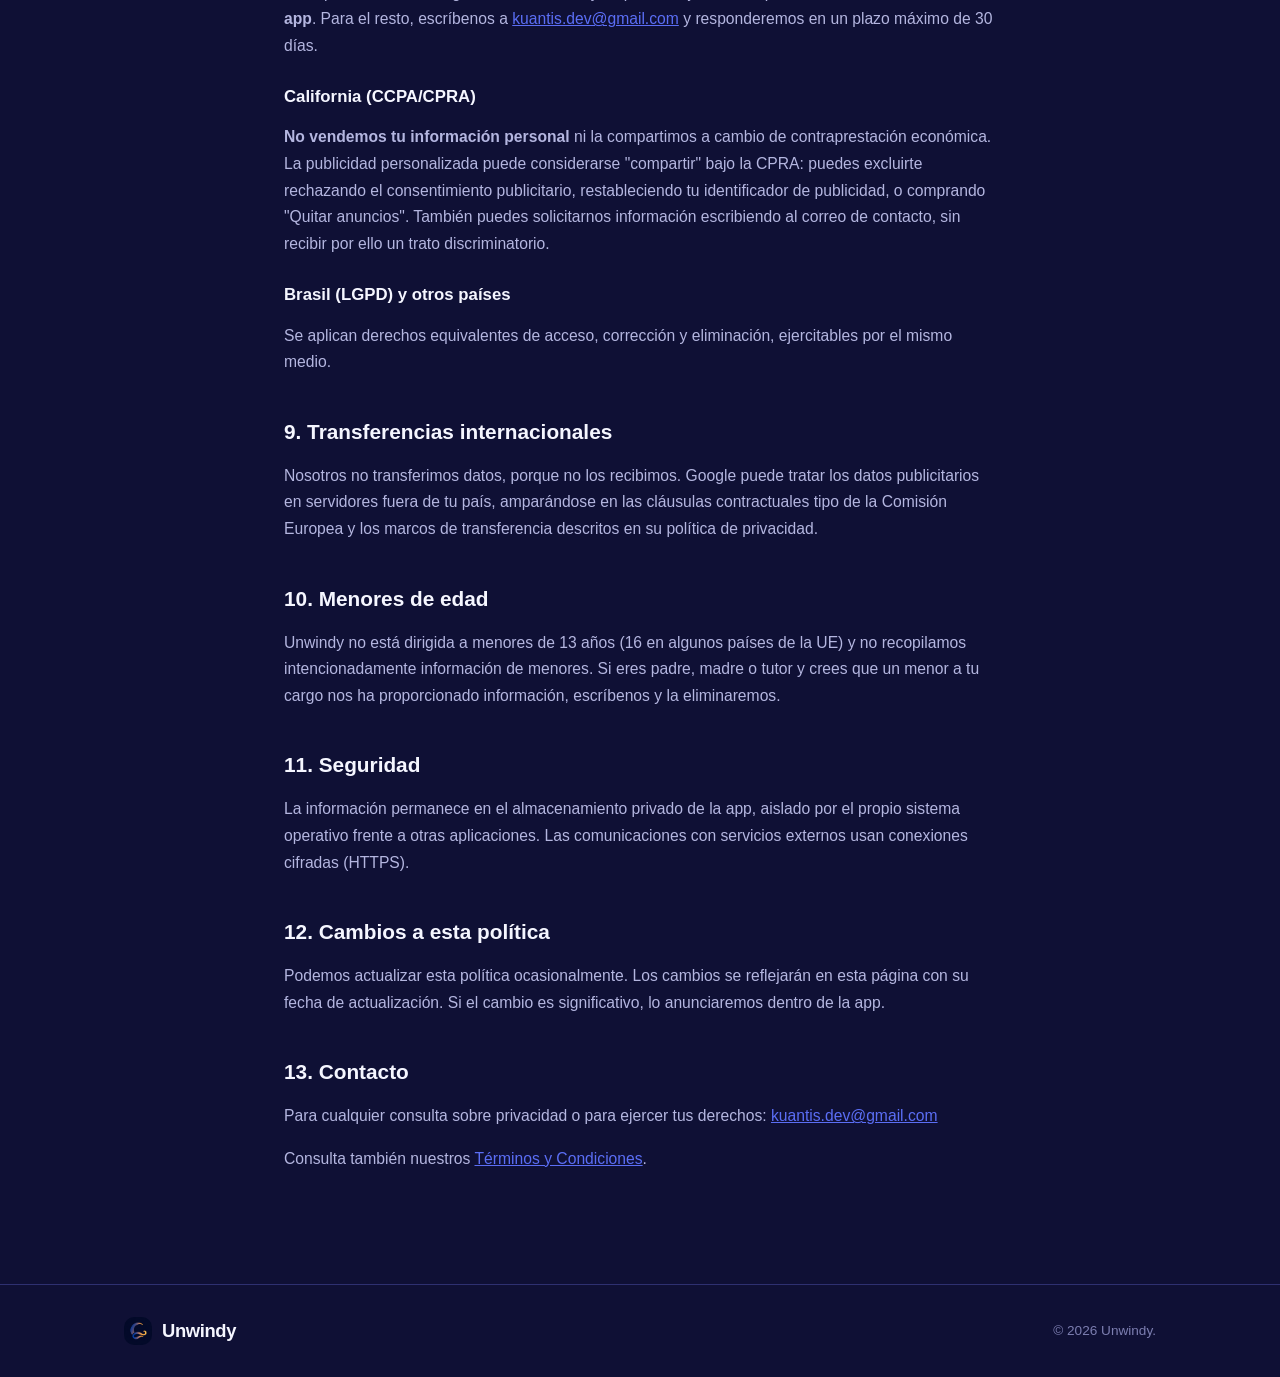
==== commit d7610428: "docs: completar politica de privacidad y anadir terminos y condiciones La politica no reflejaba el c" ====
--- a/privacy.html
+++ b/privacy.html
@@ -3,8 +3,8 @@
 <head>
   <meta charset="UTF-8" />
   <meta name="viewport" content="width=device-width, initial-scale=1.0" />
-  <title>Términos y Condiciones — Unwindy</title>
-  <meta name="description" content="Términos y condiciones de uso de la app Unwindy." />
+  <title>Política de Privacidad — Unwindy</title>
+  <meta name="description" content="Política de privacidad de la app Unwindy." />
   <link rel="icon" type="image/png" href="assets/logo.png" />
   <link rel="stylesheet" href="styles.css" />
   <style>
@@ -28,6 +28,12 @@
       margin-bottom: 12px;
       color: var(--text-primary);
     }
+    .legal h3 {
+      font-size: 1.05rem;
+      margin-top: 24px;
+      margin-bottom: 8px;
+      color: var(--text-primary);
+    }
     .legal p, .legal li {
       color: var(--text-secondary);
       font-size: 0.98rem;
@@ -49,15 +55,25 @@
     .back-link:hover {
       color: var(--text-primary);
     }
-    .legal .callout {
-      border-left: 3px solid var(--accent-blue);
-      background: rgba(128, 128, 160, 0.08);
-      padding: 16px 20px;
-      border-radius: 6px;
-      margin: 24px 0;
-    }
-    .legal .callout p {
-      margin: 0;
+    .legal table {
+      width: 100%;
+      border-collapse: collapse;
+      margin: 16px 0 8px;
+      font-size: 0.92rem;
+    }
+    .legal th, .legal td {
+      text-align: left;
+      padding: 10px 12px;
+      border-bottom: 1px solid rgba(128, 128, 160, 0.25);
+      color: var(--text-secondary);
+      vertical-align: top;
+    }
+    .legal th {
+      color: var(--text-primary);
+      font-weight: 600;
+    }
+    .legal .table-wrap {
+      overflow-x: auto;
     }
   </style>
 </head>
@@ -75,179 +91,273 @@
   <main>
     <div class="legal">
       <a href="index.html" class="back-link">← Volver al inicio</a>
-      <h1>Términos y Condiciones</h1>
+      <h1>Política de Privacidad</h1>
       <p class="updated">Última actualización: 12 de septiembre de 2026</p>
 
       <p>
-        Estos Términos regulan el uso de la aplicación móvil Unwindy ("la app"),
-        desarrollada por <strong>Kuantis</strong> ("nosotros"). Al descargar o
-        usar Unwindy, aceptas estos Términos. Si no estás de acuerdo, no uses la
-        app.
-      </p>
-
-      <h2>1. Qué es Unwindy</h2>
-      <p>
-        Unwindy es una aplicación de bienestar y descanso que ofrece una
-        calculadora de ciclos de sueño, sonidos ambientales, ejercicios de
-        respiración guiada y la posibilidad de crear alarmas en el reloj de tu
-        dispositivo. Es gratuita y se financia mediante publicidad.
-      </p>
-
-      <div class="callout">
-        <p>
-          <strong>Aviso importante: Unwindy no es un producto sanitario.</strong>
-          La información que ofrece tiene fines meramente informativos y de
-          bienestar general. No constituye consejo médico, diagnóstico ni
-          tratamiento, y no sustituye la opinión de un profesional de la salud.
-          Si padeces insomnio persistente, apnea del sueño, ansiedad u otro
-          trastorno, consulta a un médico. No uses los ejercicios de respiración
-          si tienes una afección respiratoria o cardiovascular sin autorización
-          médica previa.
-        </p>
+        Esta Política de Privacidad describe cómo Unwindy ("la app", "nosotros")
+        maneja la información al usar nuestra aplicación móvil. Unwindy
+        <strong>no requiere crear una cuenta ni iniciar sesión</strong> y
+        <strong>no tiene servidores propios</strong>: no existe ninguna base de
+        datos nuestra donde se guarde información sobre ti.
+      </p>
+      <p>
+        El responsable del tratamiento es <strong>Kuantis</strong>, desarrollador
+        de Unwindy, contactable en
+        <a class="inline-link" href="mailto:kuantis.dev@gmail.com">kuantis.dev@gmail.com</a>.
+      </p>
+
+      <h2>1. Qué información se utiliza</h2>
+
+      <h3>Información que permanece en tu dispositivo</h3>
+      <p>
+        Nunca sale de tu teléfono ni la recibimos nosotros. Se borra por completo
+        al desinstalar la app:
+      </p>
+      <ul>
+        <li>
+          <strong>Ubicación aproximada:</strong> solo si la autorizas, para
+          calcular la hora de amanecer y atardecer de tu zona. El cálculo se hace
+          en el propio dispositivo. La app solicita ubicación
+          <em>aproximada</em>, no precisa, y funciona con normalidad si la
+          rechazas.
+        </li>
+        <li>
+          <strong>Preferencias:</strong> idioma, formato de hora, país, edad
+          (opcional), tema claro/oscuro y ajustes de sonido.
+        </li>
+        <li>
+          <strong>Estado de la compra "Quitar anuncios":</strong> un simple
+          indicador de si la compra se realizó.
+        </li>
+      </ul>
+
+      <h3>Información que tratan terceros</h3>
+      <ul>
+        <li>
+          <strong>Identificador de publicidad:</strong> si muestras anuncios,
+          Google AdMob accede al identificador publicitario de tu dispositivo y a
+          datos técnicos (modelo, sistema operativo, país aproximado) para
+          mostrar y medir anuncios. No tenemos acceso a esa información: la trata
+          Google como responsable independiente.
+        </li>
+        <li>
+          <strong>Datos de compra:</strong> si compras "Quitar anuncios", la
+          transacción la procesa <strong>Google Play</strong>. No recibimos ni
+          almacenamos tus datos de pago; solo sabemos si la compra está activa.
+        </li>
+      </ul>
+
+      <p>
+        <strong>No recopilamos</strong> nombre, correo electrónico, contraseñas,
+        contactos, fotos, micrófono, archivos ni ningún dato que te identifique
+        personalmente.
+      </p>
+
+      <h2>2. Base legal del tratamiento (RGPD)</h2>
+      <p>Para usuarios del Espacio Económico Europeo y Reino Unido:</p>
+      <div class="table-wrap">
+        <table>
+          <thead>
+            <tr><th>Finalidad</th><th>Base legal</th></tr>
+          </thead>
+          <tbody>
+            <tr>
+              <td>Funcionamiento de la app y guardado de preferencias</td>
+              <td>Interés legítimo (art. 6.1.f): sin ello la app no puede operar</td>
+            </tr>
+            <tr>
+              <td>Ubicación para amanecer/atardecer</td>
+              <td>Consentimiento (art. 6.1.a), revocable en los ajustes del sistema</td>
+            </tr>
+            <tr>
+              <td>Anuncios personalizados</td>
+              <td>Consentimiento (art. 6.1.a), solicitado al abrir la app</td>
+            </tr>
+            <tr>
+              <td>Anuncios no personalizados</td>
+              <td>Interés legítimo: sostienen la versión gratuita</td>
+            </tr>
+            <tr>
+              <td>Compra "Quitar anuncios"</td>
+              <td>Ejecución de un contrato (art. 6.1.b)</td>
+            </tr>
+          </tbody>
+        </table>
       </div>
 
-      <h2>2. Uso permitido</h2>
-      <p>Se te concede una licencia personal, limitada, no exclusiva e intransferible para usar la app. No puedes:</p>
+      <h2>3. Publicidad y consentimiento</h2>
+      <p>
+        Unwindy es gratuita y se financia con anuncios de Google AdMob. Si te
+        encuentras en el EEE o Reino Unido, al abrir la app por primera vez verás
+        un formulario de consentimiento donde eliges si aceptas anuncios
+        personalizados.
+      </p>
       <ul>
-        <li>Descompilar, aplicar ingeniería inversa o intentar extraer su código fuente.</li>
-        <li>Redistribuir, vender, alquilar o sublicenciar la app.</li>
-        <li>Eliminar o alterar avisos de propiedad intelectual.</li>
-        <li>Usarla de forma que infrinja la ley o vulnere derechos de terceros.</li>
-        <li>Manipular la app para eludir la publicidad o los pagos.</li>
+        <li><strong>Si aceptas:</strong> verás anuncios basados en tus intereses.</li>
+        <li>
+          <strong>Si rechazas:</strong> seguirás viendo anuncios, pero
+          <em>no personalizados</em> — no se usa tu identificador publicitario
+          para perfilarte.
+        </li>
       </ul>
-
-      <h2>3. Compra "Quitar anuncios"</h2>
-      <p>
-        Unwindy ofrece una compra opcional dentro de la app llamada
-        <strong>"Quitar anuncios"</strong>, que elimina de forma permanente la
-        publicidad.
-      </p>
+      <p>
+        Puedes cambiar de opinión cuando quieras restableciendo el identificador
+        de publicidad desde <em>Ajustes → Google → Anuncios</em> en tu
+        dispositivo, o eliminando los anuncios con la compra descrita abajo.
+      </p>
+      <p>
+        Consulta la
+        <a class="inline-link" href="https://policies.google.com/privacy" target="_blank" rel="noopener">Política de Privacidad de Google</a>
+        y la
+        <a class="inline-link" href="https://support.google.com/admob/answer/6128543" target="_blank" rel="noopener">información de AdMob sobre datos</a>.
+      </p>
+
+      <h2>4. Cómo eliminar los anuncios</h2>
+      <p>
+        Unwindy ofrece una compra única llamada <strong>"Quitar anuncios"</strong>.
+        Al adquirirla, la app deja de cargar y mostrar cualquier anuncio, y por
+        tanto deja de transmitirse tu identificador publicitario a Google AdMob.
+        No es una suscripción: se paga una sola vez.
+      </p>
+
+      <h2>5. Permisos del dispositivo</h2>
+      <div class="table-wrap">
+        <table>
+          <thead>
+            <tr><th>Permiso</th><th>Para qué</th><th>¿Obligatorio?</th></tr>
+          </thead>
+          <tbody>
+            <tr>
+              <td>Ubicación aproximada</td>
+              <td>Calcular amanecer y atardecer</td>
+              <td>No, la app funciona sin él</td>
+            </tr>
+            <tr>
+              <td>Alarmas</td>
+              <td>Crear una alarma en el reloj del sistema</td>
+              <td>Solo al usar esa función</td>
+            </tr>
+            <tr>
+              <td>Notificaciones</td>
+              <td>Recordatorios de descanso</td>
+              <td>No</td>
+            </tr>
+            <tr>
+              <td>Vibración</td>
+              <td>Avisos táctiles de la app</td>
+              <td>No</td>
+            </tr>
+            <tr>
+              <td>Internet</td>
+              <td>Reproducir sonidos y cargar anuncios</td>
+              <td>Sí</td>
+            </tr>
+          </tbody>
+        </table>
+      </div>
+      <p>
+        Unwindy <strong>no solicita</strong> micrófono, cámara, contactos,
+        almacenamiento ni ubicación precisa. Puedes revocar cualquier permiso
+        desde los ajustes de tu dispositivo sin desinstalar la app.
+      </p>
+
+      <h2>6. Servicios de terceros</h2>
       <ul>
         <li>
-          <strong>Pago único, no suscripción.</strong> Se abona una sola vez; no
-          hay cargos recurrentes ni renovaciones automáticas.
-        </li>
-        <li>
-          <strong>Procesada por Google Play.</strong> El pago lo gestiona Google
-          conforme a sus propias condiciones. No recibimos tus datos bancarios.
-        </li>
-        <li>
-          <strong>Precio.</strong> Se muestra en la app antes de confirmar, en tu
-          moneda local e impuestos incluidos cuando corresponda.
-        </li>
-        <li>
-          <strong>Vinculada a tu cuenta de Google.</strong> Puedes restaurarla
-          gratuitamente en otros dispositivos donde uses la misma cuenta. Se
-          restaura automáticamente al abrir la app.
+          <strong>Google AdMob</strong> — publicidad.
+          <a class="inline-link" href="https://policies.google.com/privacy" target="_blank" rel="noopener">Política de privacidad</a>
+        </li>
+        <li>
+          <strong>Google Play Billing</strong> — procesa la compra "Quitar anuncios".
+        </li>
+        <li>
+          <strong>Internet Archive</strong> — algunos sonidos ambientales se
+          transmiten desde este archivo público. La reproducción no incluye
+          información personal tuya.
         </li>
       </ul>
 
-      <h2>4. Reembolsos</h2>
-      <p>
-        Los reembolsos los gestiona Google Play según su
-        <a class="inline-link" href="https://support.google.com/googleplay/answer/2479637" target="_blank" rel="noopener">política de reembolsos</a>,
-        que normalmente permite solicitarlos dentro de las 48 horas siguientes a
-        la compra desde tu historial de pedidos.
-      </p>
-      <p>
-        <strong>Consumidores de la Unión Europea:</strong> dispones de 14 días de
-        derecho de desistimiento sobre contenidos digitales. Al completar la
-        compra aceptas que el contenido se entregue de inmediato, lo que conlleva
-        la pérdida de ese derecho una vez ejecutada. En cualquier caso, si tienes
-        un problema con la compra, escríbenos y buscaremos una solución.
-      </p>
-
-      <h2>5. Publicidad</h2>
-      <p>
-        La versión gratuita muestra anuncios de Google AdMob. No controlamos el
-        contenido concreto de esos anuncios ni respaldamos los productos o
-        servicios anunciados. Cualquier transacción con un anunciante es
-        exclusivamente entre tú y ese tercero. El tratamiento de datos
-        publicitarios se detalla en nuestra
-        <a class="inline-link" href="privacy.html">Política de Privacidad</a>.
-      </p>
-
-      <h2>6. Disponibilidad del servicio</h2>
-      <p>
-        La app se ofrece "tal cual" y "según disponibilidad". Algunas funciones
-        requieren conexión a internet (sonidos ambientales, anuncios) y dependen
-        de servicios de terceros que pueden fallar o dejar de estar disponibles.
-        Podemos modificar, suspender o discontinuar funciones en cualquier
-        momento. Si discontinuáramos la app por completo, las compras ya
-        realizadas seguirán funcionando en los dispositivos donde estén activas.
-      </p>
-
-      <h2>7. Alarmas y recordatorios</h2>
-      <p>
-        Cuando creas una alarma, Unwindy la registra en la aplicación de reloj de
-        tu sistema; a partir de ahí la gestiona tu dispositivo, no nosotros. El
-        funcionamiento correcto depende de tu sistema operativo, del modo de
-        ahorro de energía, del volumen y de otros ajustes fuera de nuestro
-        control.
-      </p>
-      <div class="callout">
-        <p>
-          <strong>No dependas exclusivamente de Unwindy para despertarte</strong>
-          en situaciones críticas. Usa un método de respaldo cuando una alarma sea
-          realmente importante.
-        </p>
-      </div>
-
-      <h2>8. Propiedad intelectual</h2>
-      <p>
-        La app, su diseño, marca, logotipo y contenidos originales son propiedad
-        de Kuantis y están protegidos por la legislación de propiedad intelectual.
-        Los sonidos ambientales proceden de fuentes de dominio público o con
-        licencias abiertas, y pertenecen a sus respectivos autores.
-      </p>
-
-      <h2>9. Limitación de responsabilidad</h2>
-      <p>
-        En la máxima medida permitida por la ley, no seremos responsables de
-        daños indirectos, incidentales o consecuentes derivados del uso o la
-        imposibilidad de uso de la app, incluyendo pérdida de sueño, llegar tarde
-        a un compromiso, o daños derivados de un fallo en una alarma.
-      </p>
-      <p>
-        Nada en estos Términos excluye o limita nuestra responsabilidad cuando la
-        ley no lo permita, en particular por dolo, negligencia grave, o daños a la
-        vida o la salud. <strong>Si eres consumidor, conservas todos los derechos
-        que te reconozca la normativa de tu país</strong>, que prevalecen sobre
-        cualquier cláusula de estos Términos.
+      <h2>7. Conservación de datos</h2>
+      <p>
+        Como no tenemos servidores, no conservamos nada. Los datos locales
+        permanecen en tu dispositivo hasta que borres los datos de la app o la
+        desinstales. Los datos que trata Google se rigen por sus propios plazos
+        de conservación.
+      </p>
+
+      <h2>8. Tus derechos</h2>
+
+      <h3>Espacio Económico Europeo y Reino Unido (RGPD)</h3>
+      <p>
+        Tienes derecho de acceso, rectificación, supresión, limitación,
+        portabilidad y oposición, así como a retirar tu consentimiento en
+        cualquier momento y a reclamar ante la autoridad de protección de datos
+        de tu país.
+      </p>
+      <p>
+        En la práctica, como no guardamos datos tuyos, puedes ejercer la
+        supresión total <strong>desinstalando la app</strong>. Para el resto,
+        escríbenos a
+        <a class="inline-link" href="mailto:kuantis.dev@gmail.com">kuantis.dev@gmail.com</a>
+        y responderemos en un plazo máximo de 30 días.
+      </p>
+
+      <h3>California (CCPA/CPRA)</h3>
+      <p>
+        <strong>No vendemos tu información personal</strong> ni la compartimos a
+        cambio de contraprestación económica. La publicidad personalizada puede
+        considerarse "compartir" bajo la CPRA: puedes excluirte rechazando el
+        consentimiento publicitario, restableciendo tu identificador de
+        publicidad, o comprando "Quitar anuncios". También puedes solicitarnos
+        información escribiendo al correo de contacto, sin recibir por ello un
+        trato discriminatorio.
+      </p>
+
+      <h3>Brasil (LGPD) y otros países</h3>
+      <p>
+        Se aplican derechos equivalentes de acceso, corrección y eliminación,
+        ejercitables por el mismo medio.
+      </p>
+
+      <h2>9. Transferencias internacionales</h2>
+      <p>
+        Nosotros no transferimos datos, porque no los recibimos. Google puede
+        tratar los datos publicitarios en servidores fuera de tu país, amparándose
+        en las cláusulas contractuales tipo de la Comisión Europea y los marcos
+        de transferencia descritos en su política de privacidad.
       </p>
 
       <h2>10. Menores de edad</h2>
       <p>
-        Unwindy está destinada a personas mayores de 13 años (16 en algunos países
-        de la UE). Si eres menor, necesitas la autorización de tu padre, madre o
-        tutor para usar la app y para realizar cualquier compra.
-      </p>
-
-      <h2>11. Cambios en estos Términos</h2>
-      <p>
-        Podemos actualizar estos Términos ocasionalmente. Los cambios se
-        publicarán en esta página con su fecha. El uso continuado de la app tras
-        la publicación implica su aceptación. Si un cambio te afecta de forma
-        significativa, lo anunciaremos dentro de la app.
-      </p>
-
-      <h2>12. Ley aplicable</h2>
-      <p>
-        Estos Términos se rigen por la legislación aplicable en el domicilio del
-        desarrollador, sin perjuicio de las normas imperativas de protección al
-        consumidor del país donde residas, que siempre te amparan. Intentaremos
-        resolver cualquier disputa de forma amistosa antes de acudir a los
-        tribunales.
+        Unwindy no está dirigida a menores de 13 años (16 en algunos países de la
+        UE) y no recopilamos intencionadamente información de menores. Si eres
+        padre, madre o tutor y crees que un menor a tu cargo nos ha proporcionado
+        información, escríbenos y la eliminaremos.
+      </p>
+
+      <h2>11. Seguridad</h2>
+      <p>
+        La información permanece en el almacenamiento privado de la app, aislado
+        por el propio sistema operativo frente a otras aplicaciones. Las
+        comunicaciones con servicios externos usan conexiones cifradas (HTTPS).
+      </p>
+
+      <h2>12. Cambios a esta política</h2>
+      <p>
+        Podemos actualizar esta política ocasionalmente. Los cambios se reflejarán
+        en esta página con su fecha de actualización. Si el cambio es
+        significativo, lo anunciaremos dentro de la app.
       </p>
 
       <h2>13. Contacto</h2>
       <p>
-        Para cualquier duda sobre estos Términos:
+        Para cualquier consulta sobre privacidad o para ejercer tus derechos:
         <a class="inline-link" href="mailto:kuantis.dev@gmail.com">kuantis.dev@gmail.com</a>
       </p>
       <p>
-        Consulta también nuestra
-        <a class="inline-link" href="privacy.html">Política de Privacidad</a>.
+        Consulta también nuestros
+        <a class="inline-link" href="terms.html">Términos y Condiciones</a>.
       </p>
     </div>
   </main>
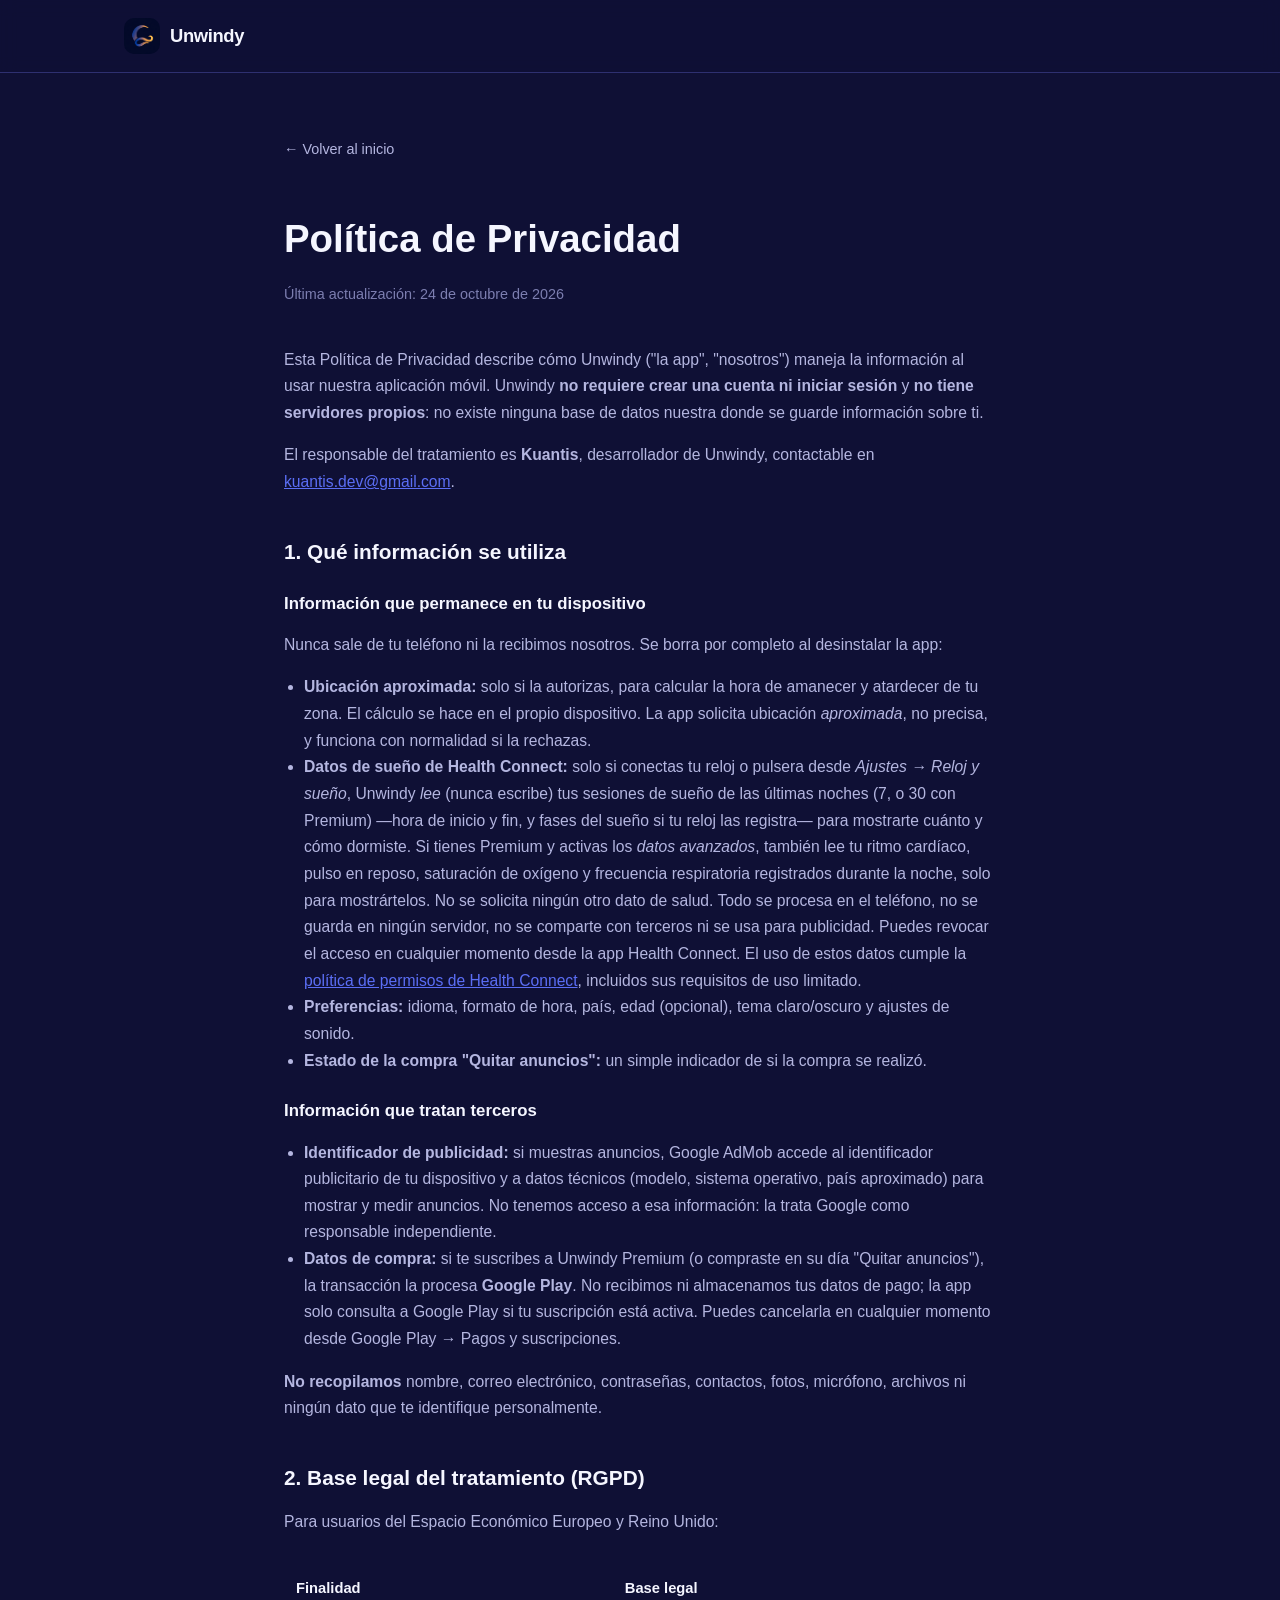
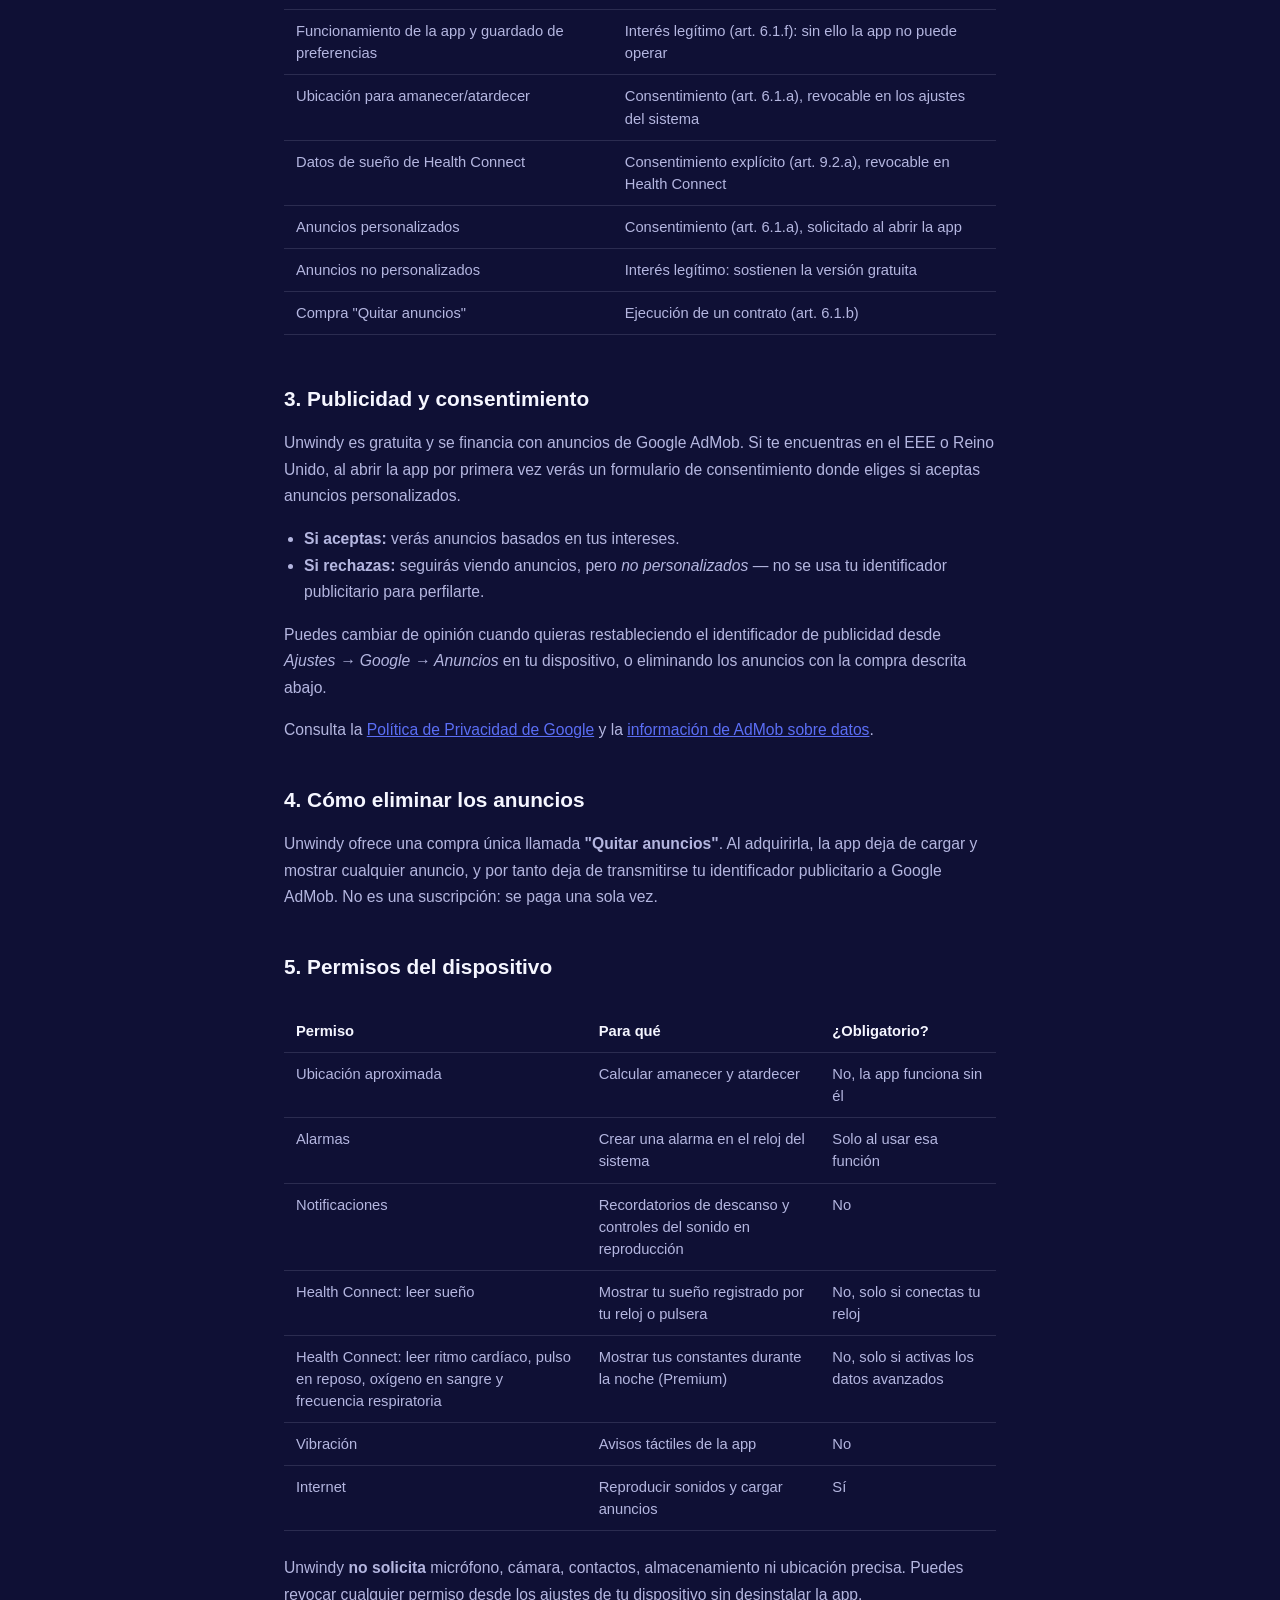
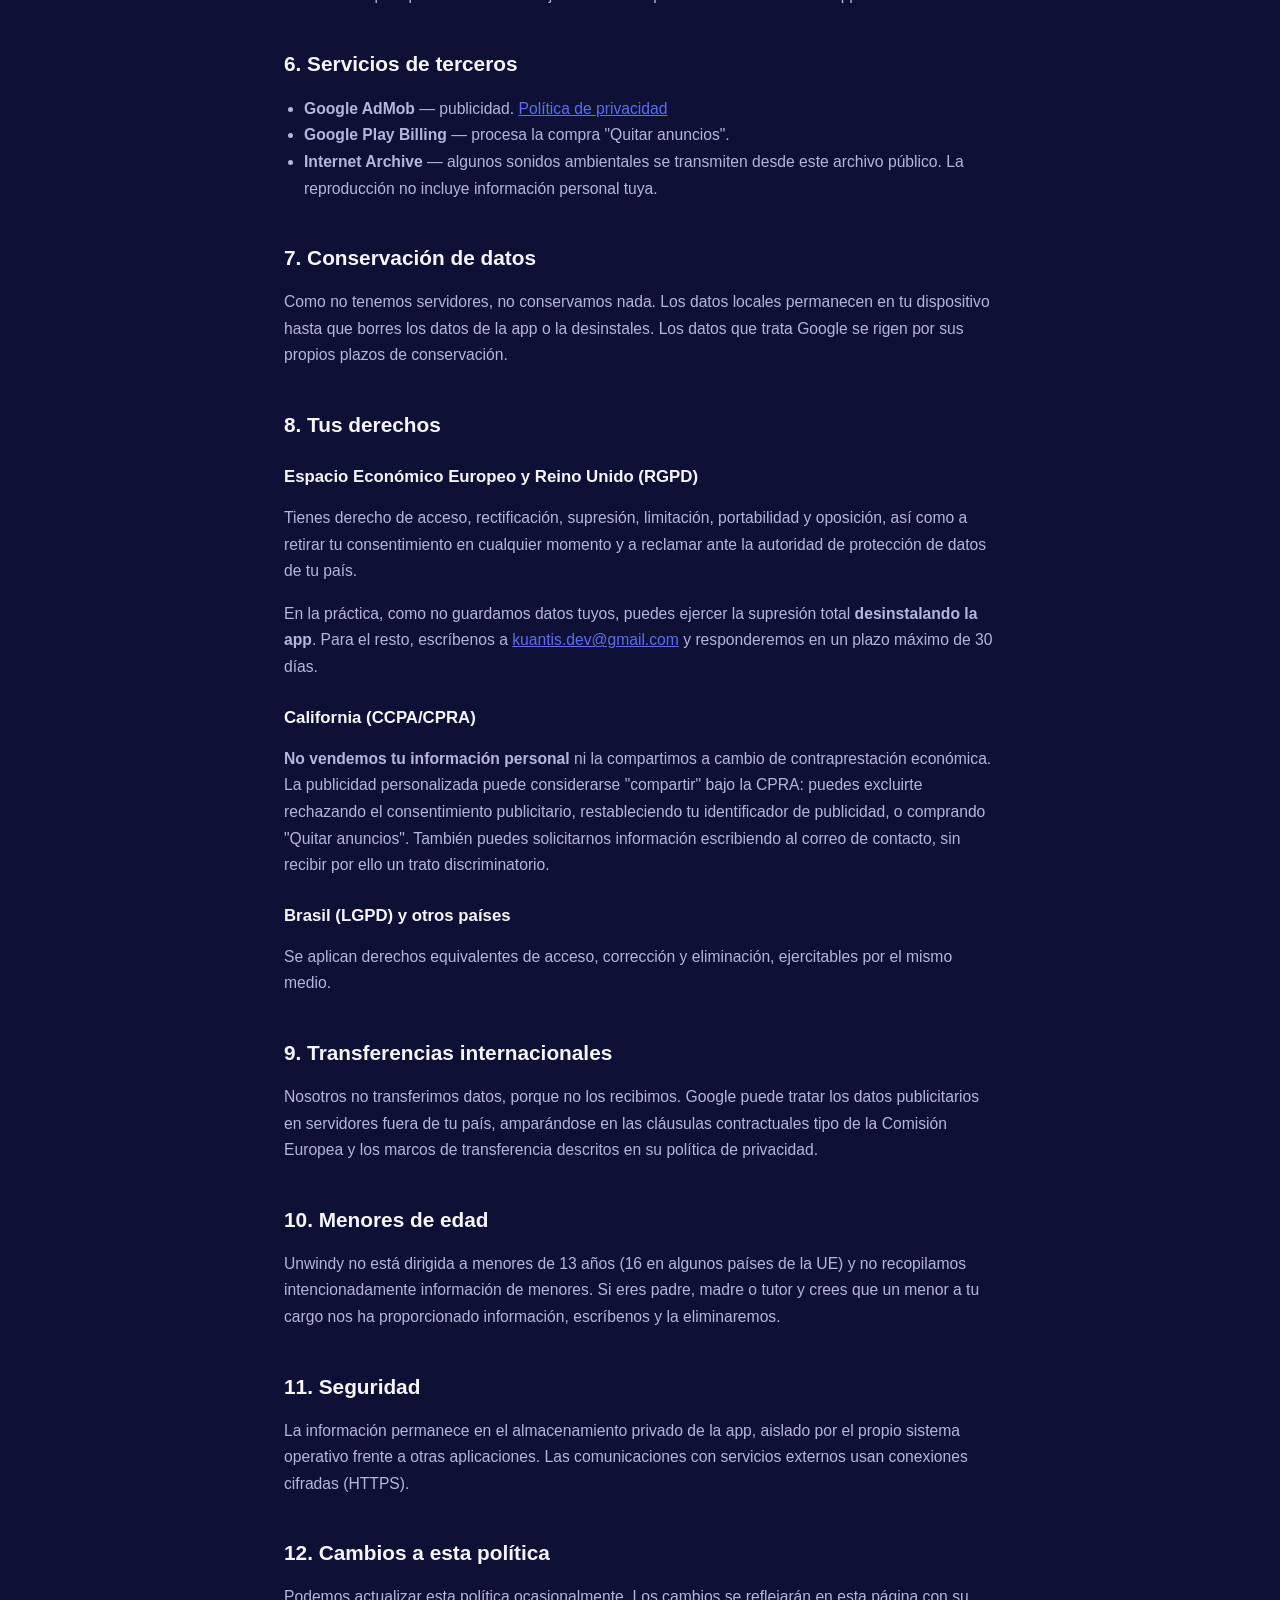
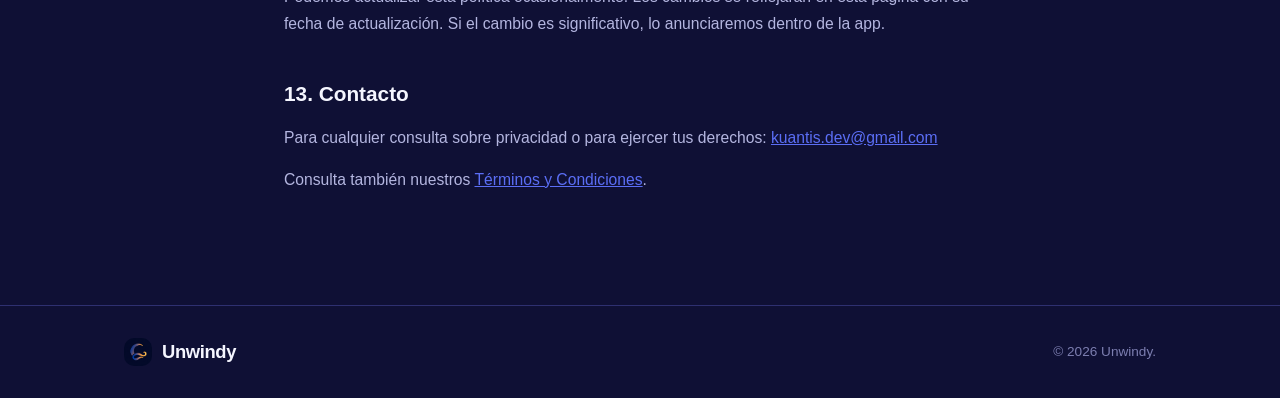
==== commit 394fc463: "docs: politica de privacidad para Health Connect y Unwindy Premium - Datos de sueño leídos de Health" ====
--- a/privacy.html
+++ b/privacy.html
@@ -92,7 +92,7 @@
     <div class="legal">
       <a href="index.html" class="back-link">← Volver al inicio</a>
       <h1>Política de Privacidad</h1>
-      <p class="updated">Última actualización: 12 de septiembre de 2026</p>
+      <p class="updated">Última actualización: 24 de octubre de 2026</p>
 
       <p>
         Esta Política de Privacidad describe cómo Unwindy ("la app", "nosotros")
@@ -123,6 +123,22 @@
           rechazas.
         </li>
         <li>
+          <strong>Datos de sueño de Health Connect:</strong> solo si conectas tu
+          reloj o pulsera desde <em>Ajustes → Reloj y sueño</em>, Unwindy
+          <em>lee</em> (nunca escribe) tus sesiones de sueño de las últimas
+          noches (7, o 30 con Premium) —hora de inicio y fin, y fases del sueño
+          si tu reloj las registra— para mostrarte cuánto y cómo dormiste. Si
+          tienes Premium y activas los <em>datos avanzados</em>, también lee tu
+          ritmo cardíaco, pulso en reposo, saturación de oxígeno y frecuencia
+          respiratoria registrados durante la noche, solo para mostrártelos. No
+          se solicita ningún otro dato de salud. Todo se procesa en el teléfono,
+          no se guarda en ningún servidor, no se comparte con terceros ni se usa
+          para publicidad. Puedes revocar el acceso en cualquier momento desde la app
+          Health Connect. El uso de estos datos cumple la
+          <a class="inline-link" href="https://support.google.com/googleplay/android-developer/answer/12991134" target="_blank" rel="noopener">política de permisos de Health Connect</a>,
+          incluidos sus requisitos de uso limitado.
+        </li>
+        <li>
           <strong>Preferencias:</strong> idioma, formato de hora, país, edad
           (opcional), tema claro/oscuro y ajustes de sonido.
         </li>
@@ -142,9 +158,12 @@
           Google como responsable independiente.
         </li>
         <li>
-          <strong>Datos de compra:</strong> si compras "Quitar anuncios", la
-          transacción la procesa <strong>Google Play</strong>. No recibimos ni
-          almacenamos tus datos de pago; solo sabemos si la compra está activa.
+          <strong>Datos de compra:</strong> si te suscribes a Unwindy Premium
+          (o compraste en su día "Quitar anuncios"), la transacción la procesa
+          <strong>Google Play</strong>. No recibimos ni almacenamos tus datos de
+          pago; la app solo consulta a Google Play si tu suscripción está activa.
+          Puedes cancelarla en cualquier momento desde Google Play →
+          Pagos y suscripciones.
         </li>
       </ul>
 
@@ -171,6 +190,10 @@
               <td>Consentimiento (art. 6.1.a), revocable en los ajustes del sistema</td>
             </tr>
             <tr>
+              <td>Datos de sueño de Health Connect</td>
+              <td>Consentimiento explícito (art. 9.2.a), revocable en Health Connect</td>
+            </tr>
+            <tr>
               <td>Anuncios personalizados</td>
               <td>Consentimiento (art. 6.1.a), solicitado al abrir la app</td>
             </tr>
@@ -240,8 +263,18 @@
             </tr>
             <tr>
               <td>Notificaciones</td>
-              <td>Recordatorios de descanso</td>
+              <td>Recordatorios de descanso y controles del sonido en reproducción</td>
               <td>No</td>
+            </tr>
+            <tr>
+              <td>Health Connect: leer sueño</td>
+              <td>Mostrar tu sueño registrado por tu reloj o pulsera</td>
+              <td>No, solo si conectas tu reloj</td>
+            </tr>
+            <tr>
+              <td>Health Connect: leer ritmo cardíaco, pulso en reposo, oxígeno en sangre y frecuencia respiratoria</td>
+              <td>Mostrar tus constantes durante la noche (Premium)</td>
+              <td>No, solo si activas los datos avanzados</td>
             </tr>
             <tr>
               <td>Vibración</td>
